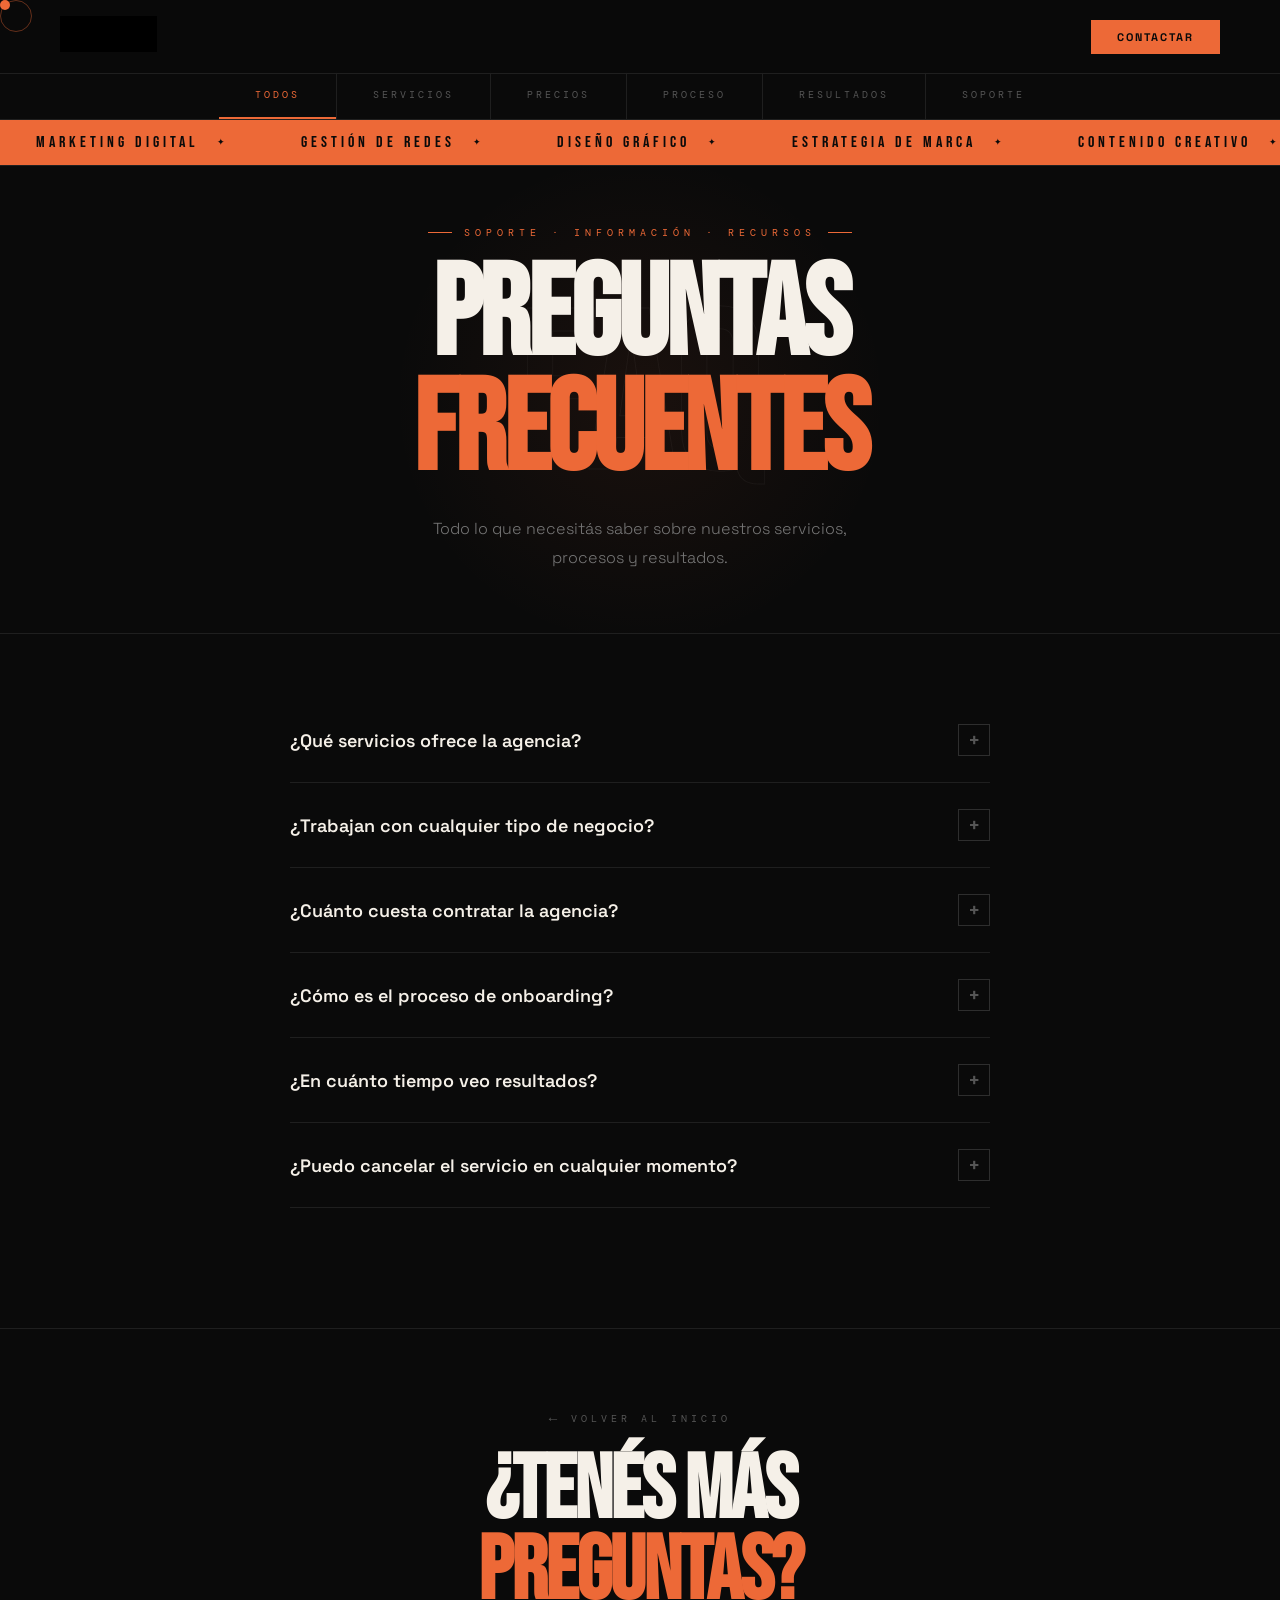
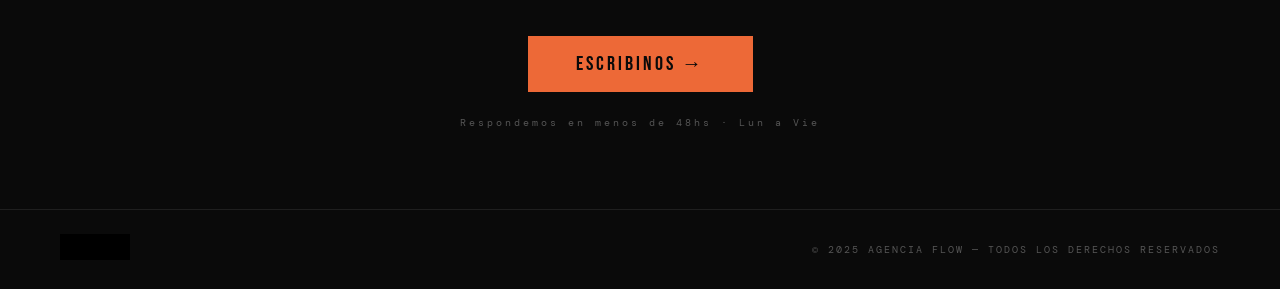
==== index.html @ 4703d888 "1_a" ====
<!DOCTYPE html>
<html lang="es">
<head>
<meta charset="UTF-8">
<meta name="viewport" content="width=device-width,initial-scale=1.0">
<title>FAQ — Agencia Flow</title>

<link href="https://fonts.googleapis.com/css2?family=Bebas+Neue&family=Space+Grotesk:wght@300;400;500;600;700&family=DM+Mono:ital@0;1&display=swap" rel="stylesheet">
<style>
:root {
  --black: #0a0a0a;
  --white: #f5f0e8;
  --accent: #ed6937;
  --accent-dark: #c44e1f;
  --border: #1f1f1f;
  --border2: #2e2e2e;
  --text-muted: #555;
}
*, *::before, *::after { box-sizing: border-box; margin: 0; padding: 0; }
html { scroll-behavior: smooth; }
body {
  background: var(--black);
  color: var(--white);
  font-family: 'Space Grotesk', sans-serif;
  overflow-x: hidden;
  cursor: none;
}
#cursor {
  width: 10px; height: 10px;
  background: var(--accent); border-radius: 50%;
  position: fixed; top: 0; left: 0;
  pointer-events: none; z-index: 9999;
  transition: transform 0.08s linear, width 0.3s, height 0.3s;
}
#cursorRing {
  width: 32px; height: 32px;
  border: 1.5px solid var(--accent); border-radius: 50%;
  position: fixed; top: 0; left: 0;
  pointer-events: none; z-index: 9998; opacity: 0.4;
  transition: transform 0.35s cubic-bezier(.25,.46,.45,.94);
}
body.chover #cursor { width: 16px; height: 16px; }
body.chover #cursorRing { width: 48px; height: 48px; opacity: 0.15; }

/* NAV */
nav {
  position: fixed; top: 0; left: 0; right: 0; z-index: 200;
  display: flex; justify-content: space-between; align-items: center;
  padding: 16px 60px;
  background: rgba(10,10,10,0.95);
  backdrop-filter: blur(16px);
  border-bottom: 1px solid var(--border);
}
.nav-logo img {
  height: 36px;
  filter: brightness(10) sepia(1) hue-rotate(340deg) saturate(5);
}
.nav-cta {
  font-family: 'Space Grotesk', sans-serif;
  font-size: 11px; font-weight: 700; letter-spacing: 2px;
  text-transform: uppercase; text-decoration: none;
  color: var(--black); background: var(--accent);
  padding: 10px 26px;
  transition: background 0.25s, transform 0.15s;
  display: inline-block;
}
.nav-cta:hover { background: var(--white); transform: translateY(-1px); }

/* CATEGORY NAV STRIP */
.cat-strip {
  margin-top: 70px;
  display: flex; overflow-x: auto; scrollbar-width: none;
  border-bottom: 1px solid var(--border);
  justify-content: center;
}
.cat-strip::-webkit-scrollbar { display: none; }
.cat-link {
  flex-shrink: 0; padding: 18px 36px;
  font-family: 'DM Mono', monospace; font-size: 10px;
  letter-spacing: 3px; text-transform: uppercase;
  color: var(--text-muted);
  text-decoration: none;
  border-right: 1px solid var(--border);
  transition: color 0.25s; position: relative;
}
.cat-link:last-child { border-right: none; }
.cat-link::after {
  content: ''; position: absolute; bottom: 0; left: 0; right: 0;
  height: 2px; background: var(--accent);
  transform: scaleX(0); transform-origin: center;
  transition: transform 0.3s cubic-bezier(.34,1.56,.64,1);
}
.cat-link:hover { color: var(--white); }
.cat-link:hover::after { transform: scaleX(1); }
.cat-link.active { color: var(--accent); }
.cat-link.active::after { transform: scaleX(1); }

/* MARQUEE */
.marquee-wrap {
  overflow: hidden; background: var(--accent);
  border-bottom: 1px solid var(--border);
}
.marquee-inner {
  display: flex; animation: marquee 22s linear infinite; white-space: nowrap;
}
.marquee-wrap:hover .marquee-inner { animation-play-state: paused; }
@keyframes marquee { from { transform: translateX(0); } to { transform: translateX(-50%); } }
.marquee-item {
  font-family: 'Bebas Neue', sans-serif; font-size: 16px;
  letter-spacing: 4px; color: var(--black);
  padding: 13px 36px; text-transform: uppercase;
  display: flex; align-items: center; gap: 18px;
}
.marquee-item::after { content: '✦'; font-size: 9px; }

/* PAGE HERO */
.page-hero {
  min-height: 52vh;
  display: flex; flex-direction: column;
  align-items: center; justify-content: center;
  text-align: center;
  padding: 60px 60px 60px;
  position: relative; overflow: hidden;
  border-bottom: 1px solid var(--border);
}
.page-hero-bg {
  position: absolute;
  font-family: 'Bebas Neue', sans-serif;
  font-size: clamp(120px, 18vw, 260px);
  color: transparent; -webkit-text-stroke: 1px #141414;
  top: 50%; left: 50%; transform: translate(-50%,-50%);
  white-space: nowrap; pointer-events: none; letter-spacing: -4px;
}
.page-hero-glow {
  position: absolute; width: 500px; height: 500px;
  background: radial-gradient(circle, rgba(237,105,55,0.07) 0%, transparent 70%);
  top: 50%; left: 50%; transform: translate(-50%,-50%);
  pointer-events: none;
}
.page-tag {
  font-family: 'DM Mono', monospace; font-size: 10px;
  letter-spacing: 5px; color: var(--accent); text-transform: uppercase;
  margin-bottom: 20px; display: flex; align-items: center; gap: 12px;
  animation: fadeUp 0.7s 0.2s ease both;
}
.page-tag::before, .page-tag::after {
  content: ''; display: block; width: 24px; height: 1px; background: var(--accent);
}
.page-title {
  font-family: 'Bebas Neue', sans-serif;
  font-size: clamp(64px, 10vw, 130px);
  line-height: 0.9; letter-spacing: -3px;
  position: relative; z-index: 2;
  animation: fadeUp 0.7s 0.35s ease both;
}
.page-title .orange { color: var(--accent); }
.page-desc {
  margin-top: 24px; font-size: 16px; color: #777;
  max-width: 440px; line-height: 1.85; font-weight: 300;
  position: relative; z-index: 2;
  animation: fadeUp 0.7s 0.5s ease both;
}
@keyframes fadeUp {
  from { opacity: 0; transform: translateY(20px); }
  to { opacity: 1; transform: translateY(0); }
}

/* FAQ LIST */
.faq-container {
  max-width: 820px; margin: 0 auto;
  padding: 64px 60px 120px;
}
.faq-item {
  border-bottom: 1px solid var(--border); overflow: hidden;
  opacity: 0; transform: translateY(16px);
  transition: opacity 0.5s ease, transform 0.5s ease, background 0.3s;
}
.faq-item.visible { opacity: 1; transform: translateY(0); }
.faq-item:hover { background: rgba(237,105,55,0.03); }
.faq-q {
  width: 100%; background: none; border: none;
  color: var(--white); text-align: left;
  padding: 26px 0; font-family: 'Space Grotesk', sans-serif;
  font-size: 18px; font-weight: 600; cursor: none;
  display: flex; justify-content: space-between; align-items: center; gap: 20px;
  transition: color 0.2s;
}
.faq-q:hover { color: var(--accent); }
.faq-icon {
  width: 32px; height: 32px; flex-shrink: 0;
  border: 1px solid var(--border2);
  display: flex; align-items: center; justify-content: center;
  font-size: 20px; color: var(--text-muted);
  transition: all 0.35s cubic-bezier(.34,1.56,.64,1);
}
.faq-item.open .faq-icon {
  background: var(--accent); color: var(--black);
  border-color: var(--accent); transform: rotate(45deg);
}
.faq-a { max-height: 0; overflow: hidden; transition: max-height 0.5s cubic-bezier(.25,.46,.45,.94); }
.faq-item.open .faq-a { max-height: 300px; }
.faq-a-inner {
  font-size: 15px; color: #888; line-height: 1.95;
  font-weight: 300; padding: 0 44px 26px 0;
}
.faq-a-inner strong { color: var(--accent); font-weight: 600; }

/* BACK + CTA footer */
.page-footer-cta {
  border-top: 1px solid var(--border);
  padding: 80px 60px;
  text-align: center;
  display: flex; flex-direction: column; align-items: center; gap: 24px;
}
.back-link {
  font-family: 'DM Mono', monospace; font-size: 10px;
  letter-spacing: 4px; text-transform: uppercase;
  color: var(--text-muted); text-decoration: none;
  display: flex; align-items: center; gap: 10px;
  transition: color 0.2s;
}
.back-link::before { content: '←'; font-size: 14px; }
.back-link:hover { color: var(--accent); }
.cta-title-sm {
  font-family: 'Bebas Neue', sans-serif;
  font-size: clamp(48px,7vw,90px); line-height: 0.9;
  letter-spacing: -2px;
}
.cta-title-sm em { font-style: normal; color: var(--accent); }
.cta-btn {
  display: inline-block; padding: 16px 48px;
  background: var(--accent); color: var(--black);
  font-family: 'Bebas Neue', sans-serif; font-size: 20px;
  letter-spacing: 3px; text-decoration: none;
  transition: background 0.25s, transform 0.15s;
}
.cta-btn:hover { background: var(--white); transform: translateY(-2px); }
.cta-meta {
  font-family: 'DM Mono', monospace; font-size: 10px;
  color: var(--text-muted); letter-spacing: 3px;
}

/* FOOTER */
footer {
  padding: 24px 60px; border-top: 1px solid var(--border);
  display: flex; justify-content: space-between; align-items: center;
}
.footer-logo img {
  height: 26px;
  filter: brightness(10) sepia(1) hue-rotate(340deg) saturate(3);
}
.footer-copy {
  font-family: 'DM Mono', monospace; font-size: 10px;
  color: var(--text-muted); letter-spacing: 2px;
}

@media (max-width: 768px) {
  nav { padding: 14px 20px; }
  .page-hero { padding: 40px 20px 40px; }
  .faq-container { padding: 40px 20px 80px; }
  .page-footer-cta { padding: 60px 20px; }
  footer { padding: 20px; flex-direction: column; gap: 10px; text-align: center; }
}
</style>

</head>
<body>

<div id="cursor"></div>
<div id="cursorRing"></div>
<nav>
  <a href="index.html" class="nav-logo"><img src="[data-uri]" alt="Logo"></a>
  <a href="mailto:hola@agenciaflow.com" class="nav-cta">Contactar</a>
</nav>
<div class="cat-strip"><a href="index.html" class="cat-link active">Todos</a>
<a href="servicios.html" class="cat-link">Servicios</a>
<a href="precios.html" class="cat-link">Precios</a>
<a href="procesos.html" class="cat-link">Proceso</a>
<a href="resultados.html" class="cat-link">Resultados</a>
<a href="soporte.html" class="cat-link">Soporte</a>
</div>

<div class="marquee-wrap"><div class="marquee-inner"><span class="marquee-item">Marketing Digital</span><span class="marquee-item">Gestión de Redes</span><span class="marquee-item">Diseño Gráfico</span><span class="marquee-item">Estrategia de Marca</span><span class="marquee-item">Contenido Creativo</span><span class="marquee-item">Tráfico Pago</span><span class="marquee-item">Marketing Digital</span><span class="marquee-item">Gestión de Redes</span><span class="marquee-item">Diseño Gráfico</span><span class="marquee-item">Estrategia de Marca</span><span class="marquee-item">Contenido Creativo</span><span class="marquee-item">Tráfico Pago</span></div></div>

<section class="page-hero">
  <div class="page-hero-bg">FAQ</div>
  <div class="page-hero-glow"></div>
  <div class="page-tag">Soporte · Información · Recursos</div>
  <h1 class="page-title">PREGUNTAS<br><span class="orange">FRECUENTES</span></h1>
  <p class="page-desc">Todo lo que necesitás saber sobre nuestros servicios, procesos y resultados.</p>
</section>

<div class="faq-container">
<div class="faq-item">
  <button class="faq-q">¿Qué servicios ofrece la agencia? <span class="faq-icon">+</span></button>
  <div class="faq-a"><div class="faq-a-inner">Ofrecemos <strong>marketing digital integral</strong>: gestión de redes sociales, diseño gráfico, estrategia de contenidos, tráfico pago (Meta Ads, Google Ads), identidad de marca y asesoramiento estratégico personalizado.</div></div>
</div>

<div class="faq-item">
  <button class="faq-q">¿Trabajan con cualquier tipo de negocio? <span class="faq-icon">+</span></button>
  <div class="faq-a"><div class="faq-a-inner">Sí. Trabajamos con <strong>emprendedores, pymes y empresas consolidadas</strong>. Adaptamos cada estrategia al tamaño, industria y objetivos específicos de cada cliente.</div></div>
</div>

<div class="faq-item">
  <button class="faq-q">¿Cuánto cuesta contratar la agencia? <span class="faq-icon">+</span></button>
  <div class="faq-a"><div class="faq-a-inner">Los precios dependen del servicio y el alcance. Tras una reunión inicial gratuita, <strong>elaboramos una propuesta personalizada</strong> con inversión detallada y sin sorpresas.</div></div>
</div>

<div class="faq-item">
  <button class="faq-q">¿Cómo es el proceso de onboarding? <span class="faq-icon">+</span></button>
  <div class="faq-a"><div class="faq-a-inner">Empezamos con una <strong>reunión de diagnóstico</strong> (30-45 min) donde entendemos tu negocio. Luego diseñamos una estrategia, la presentamos y arrancamos con la ejecución.</div></div>
</div>

<div class="faq-item">
  <button class="faq-q">¿En cuánto tiempo veo resultados? <span class="faq-icon">+</span></button>
  <div class="faq-a"><div class="faq-a-inner">Primeros resultados en visibilidad: <strong>30-60 días</strong>. Conversión y ventas: entre 3 y 6 meses de estrategia consistente.</div></div>
</div>

<div class="faq-item">
  <button class="faq-q">¿Puedo cancelar el servicio en cualquier momento? <span class="faq-icon">+</span></button>
  <div class="faq-a"><div class="faq-a-inner">Sí. Los planes mensuales pueden cancelarse con <strong>30 días de aviso previo</strong>. No tenemos contratos de permanencia forzosa.</div></div>
</div>
</div>

<div class="page-footer-cta">
  <a href="index.html" class="back-link">Volver al inicio</a>
  <h2 class="cta-title-sm">¿TENÉS MÁS<br><em>PREGUNTAS?</em></h2>
  <a href="mailto:hola@agenciaflow.com" class="cta-btn">ESCRIBINOS →</a>
  <p class="cta-meta">Respondemos en menos de 48hs · Lun a Vie</p>
</div>


<footer>
  <div class="footer-logo"><img src="[data-uri]" alt="Logo"></div>
  <div class="footer-copy">© 2025 AGENCIA FLOW — TODOS LOS DERECHOS RESERVADOS</div>
</footer>


<script>
const cursor = document.getElementById('cursor');
const ring = document.getElementById('cursorRing');
document.addEventListener('mousemove', e => {
  cursor.style.transform = `translate(${e.clientX-5}px,${e.clientY-5}px)`;
  ring.style.transform = `translate(${e.clientX-16}px,${e.clientY-16}px)`;
});
document.querySelectorAll('a,button').forEach(el => {
  el.addEventListener('mouseenter', () => document.body.classList.add('chover'));
  el.addEventListener('mouseleave', () => document.body.classList.remove('chover'));
});
// accordion
document.querySelectorAll('.faq-q').forEach(btn => {
  btn.addEventListener('click', () => {
    const item = btn.parentElement;
    const isOpen = item.classList.contains('open');
    document.querySelectorAll('.faq-item.open').forEach(i => i.classList.remove('open'));
    if (!isOpen) item.classList.add('open');
  });
});
// reveal
const obs = new IntersectionObserver(entries => {
  entries.forEach((e, i) => {
    if (e.isIntersecting) {
      e.target.style.transitionDelay = (i % 6 * 0.08) + 's';
      e.target.classList.add('visible');
      obs.unobserve(e.target);
    }
  });
}, { threshold: 0.08 });
document.querySelectorAll('.faq-item').forEach(el => obs.observe(el));
</script>

</body>
</html>
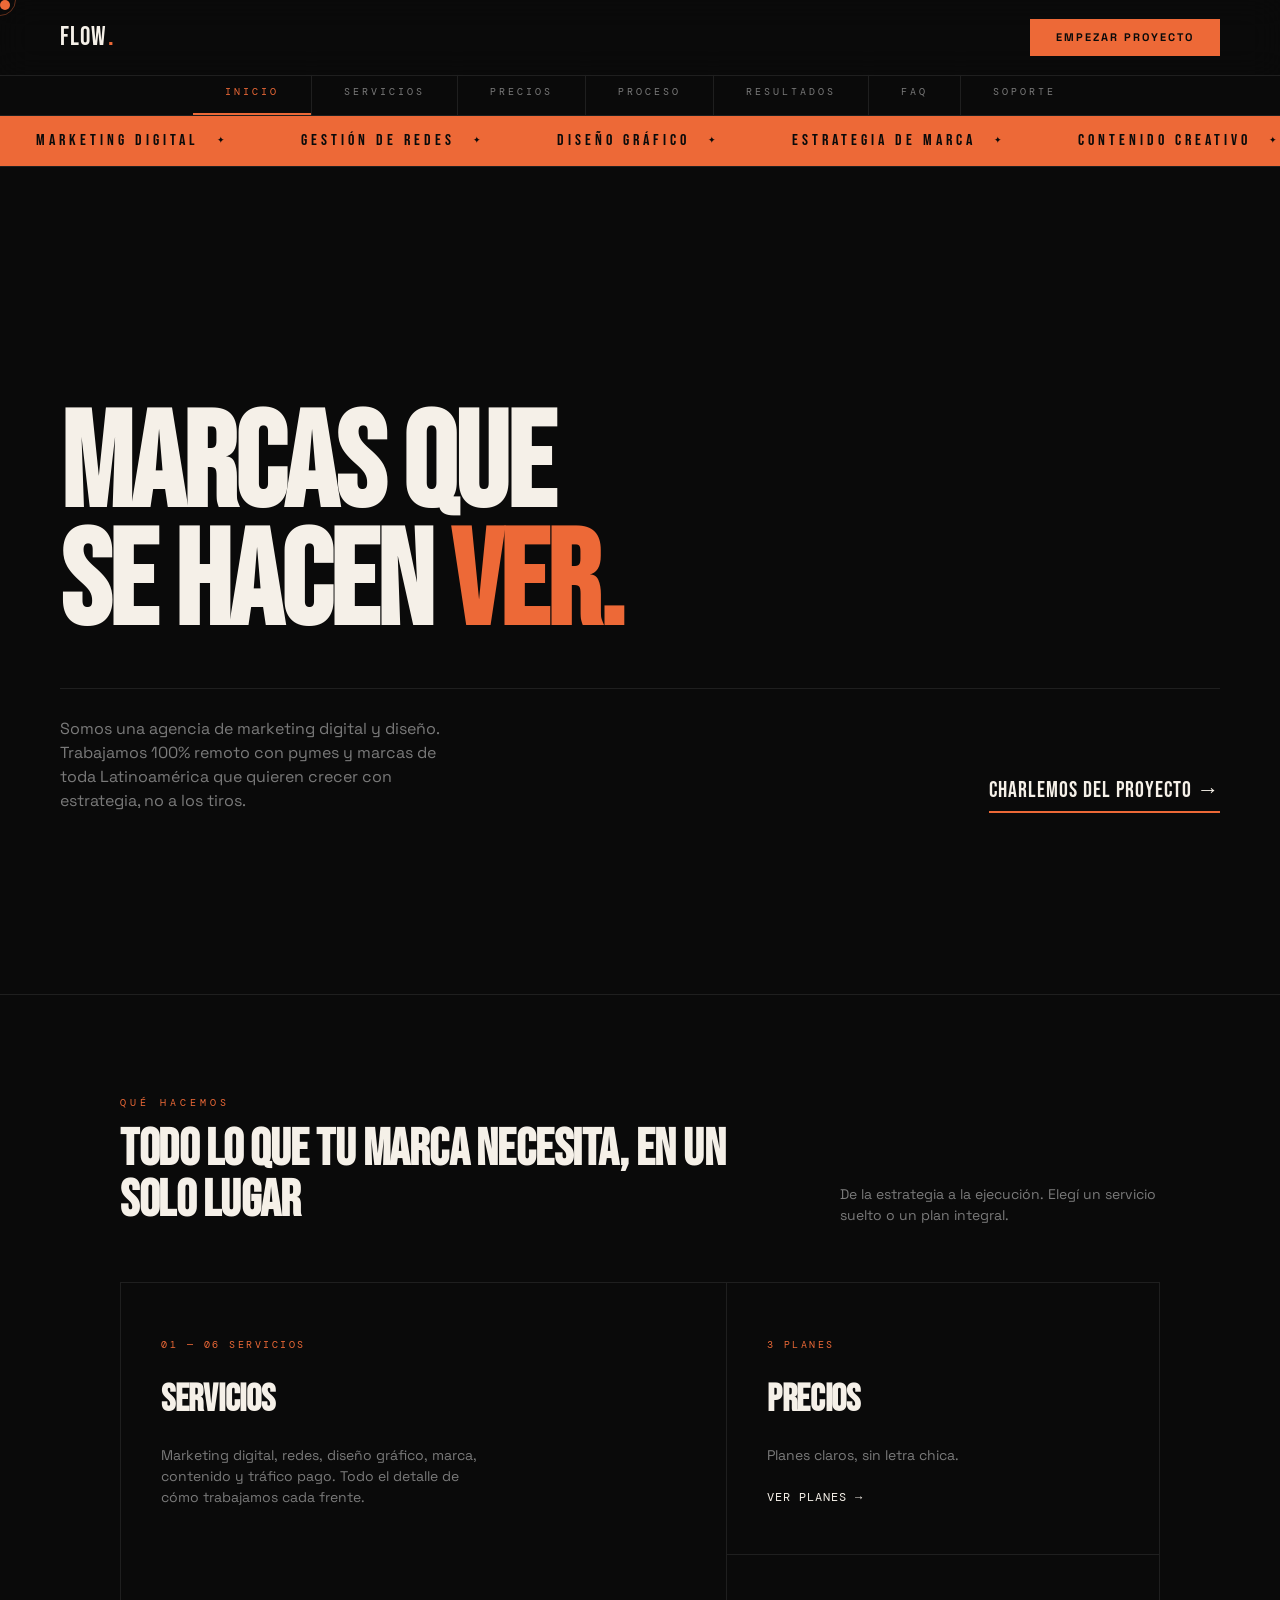
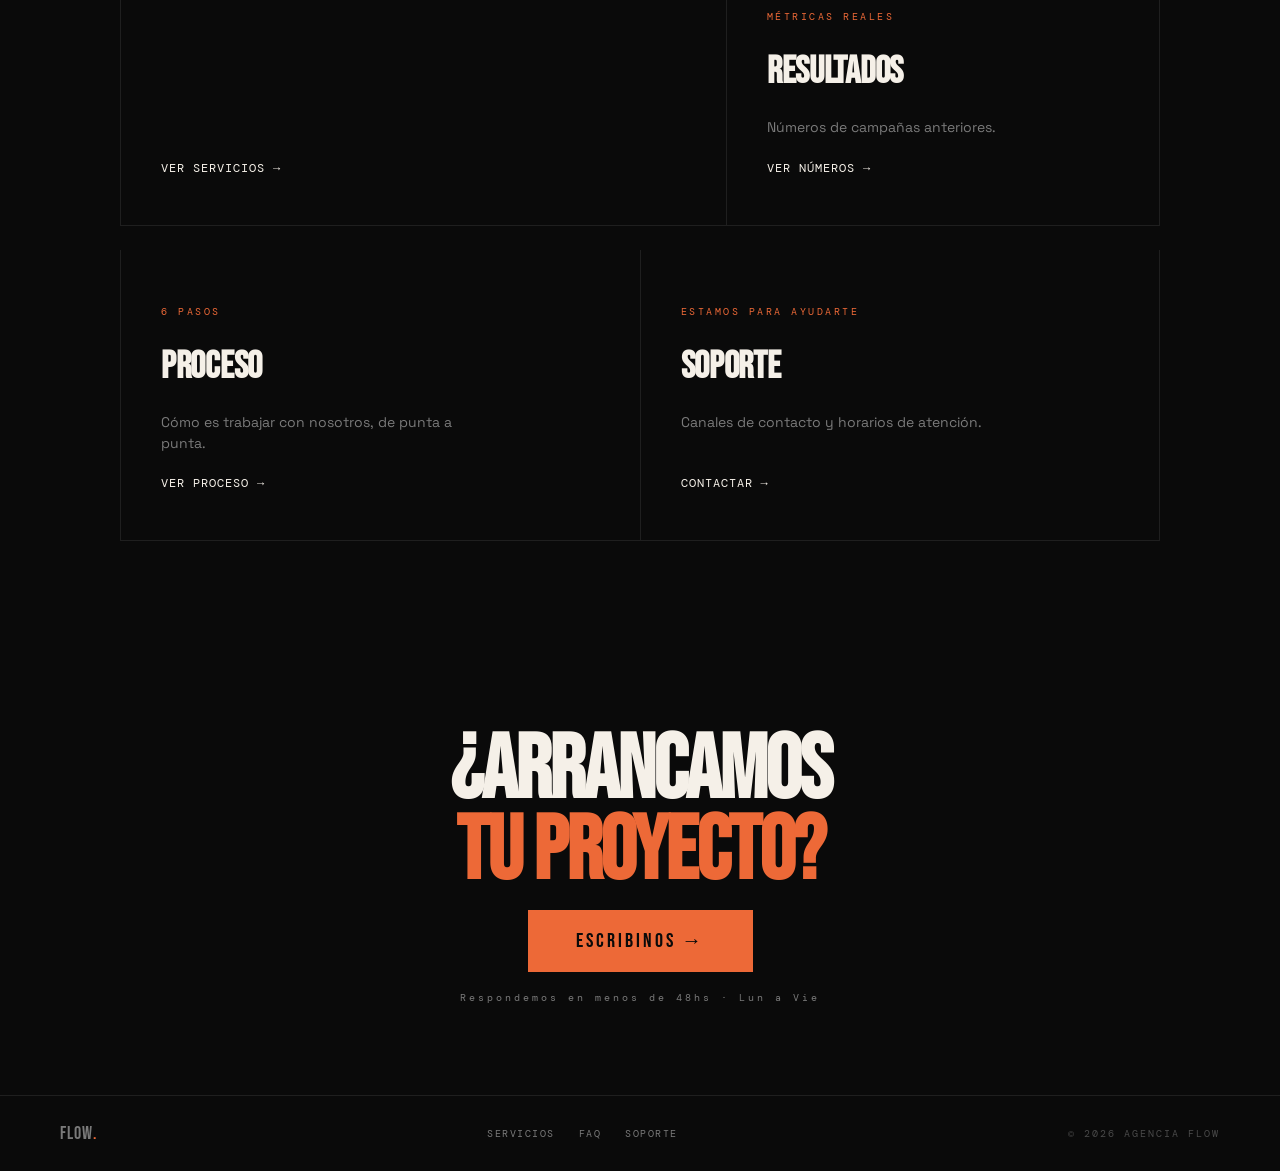
==== commit edf270d1: "33w3r3r" ====
--- a/index.html
+++ b/index.html
@@ -2,372 +2,120 @@
 <html lang="es">
 <head>
 <meta charset="UTF-8">
-<meta name="viewport" content="width=device-width,initial-scale=1.0">
-<title>FAQ — Agencia Flow</title>
-
-<link href="https://fonts.googleapis.com/css2?family=Bebas+Neue&family=Space+Grotesk:wght@300;400;500;600;700&family=DM+Mono:ital@0;1&display=swap" rel="stylesheet">
-<style>
-:root {
-  --black: #0a0a0a;
-  --white: #f5f0e8;
-  --accent: #ed6937;
-  --accent-dark: #c44e1f;
-  --border: #1f1f1f;
-  --border2: #2e2e2e;
-  --text-muted: #555;
-}
-*, *::before, *::after { box-sizing: border-box; margin: 0; padding: 0; }
-html { scroll-behavior: smooth; }
-body {
-  background: var(--black);
-  color: var(--white);
-  font-family: 'Space Grotesk', sans-serif;
-  overflow-x: hidden;
-  cursor: none;
-}
-#cursor {
-  width: 10px; height: 10px;
-  background: var(--accent); border-radius: 50%;
-  position: fixed; top: 0; left: 0;
-  pointer-events: none; z-index: 9999;
-  transition: transform 0.08s linear, width 0.3s, height 0.3s;
-}
-#cursorRing {
-  width: 32px; height: 32px;
-  border: 1.5px solid var(--accent); border-radius: 50%;
-  position: fixed; top: 0; left: 0;
-  pointer-events: none; z-index: 9998; opacity: 0.4;
-  transition: transform 0.35s cubic-bezier(.25,.46,.45,.94);
-}
-body.chover #cursor { width: 16px; height: 16px; }
-body.chover #cursorRing { width: 48px; height: 48px; opacity: 0.15; }
-
-/* NAV */
-nav {
-  position: fixed; top: 0; left: 0; right: 0; z-index: 200;
-  display: flex; justify-content: space-between; align-items: center;
-  padding: 16px 60px;
-  background: rgba(10,10,10,0.95);
-  backdrop-filter: blur(16px);
-  border-bottom: 1px solid var(--border);
-}
-.nav-logo img {
-  height: 36px;
-  filter: brightness(10) sepia(1) hue-rotate(340deg) saturate(5);
-}
-.nav-cta {
-  font-family: 'Space Grotesk', sans-serif;
-  font-size: 11px; font-weight: 700; letter-spacing: 2px;
-  text-transform: uppercase; text-decoration: none;
-  color: var(--black); background: var(--accent);
-  padding: 10px 26px;
-  transition: background 0.25s, transform 0.15s;
-  display: inline-block;
-}
-.nav-cta:hover { background: var(--white); transform: translateY(-1px); }
-
-/* CATEGORY NAV STRIP */
-.cat-strip {
-  margin-top: 70px;
-  display: flex; overflow-x: auto; scrollbar-width: none;
-  border-bottom: 1px solid var(--border);
-  justify-content: center;
-}
-.cat-strip::-webkit-scrollbar { display: none; }
-.cat-link {
-  flex-shrink: 0; padding: 18px 36px;
-  font-family: 'DM Mono', monospace; font-size: 10px;
-  letter-spacing: 3px; text-transform: uppercase;
-  color: var(--text-muted);
-  text-decoration: none;
-  border-right: 1px solid var(--border);
-  transition: color 0.25s; position: relative;
-}
-.cat-link:last-child { border-right: none; }
-.cat-link::after {
-  content: ''; position: absolute; bottom: 0; left: 0; right: 0;
-  height: 2px; background: var(--accent);
-  transform: scaleX(0); transform-origin: center;
-  transition: transform 0.3s cubic-bezier(.34,1.56,.64,1);
-}
-.cat-link:hover { color: var(--white); }
-.cat-link:hover::after { transform: scaleX(1); }
-.cat-link.active { color: var(--accent); }
-.cat-link.active::after { transform: scaleX(1); }
-
-/* MARQUEE */
-.marquee-wrap {
-  overflow: hidden; background: var(--accent);
-  border-bottom: 1px solid var(--border);
-}
-.marquee-inner {
-  display: flex; animation: marquee 22s linear infinite; white-space: nowrap;
-}
-.marquee-wrap:hover .marquee-inner { animation-play-state: paused; }
-@keyframes marquee { from { transform: translateX(0); } to { transform: translateX(-50%); } }
-.marquee-item {
-  font-family: 'Bebas Neue', sans-serif; font-size: 16px;
-  letter-spacing: 4px; color: var(--black);
-  padding: 13px 36px; text-transform: uppercase;
-  display: flex; align-items: center; gap: 18px;
-}
-.marquee-item::after { content: '✦'; font-size: 9px; }
-
-/* PAGE HERO */
-.page-hero {
-  min-height: 52vh;
-  display: flex; flex-direction: column;
-  align-items: center; justify-content: center;
-  text-align: center;
-  padding: 60px 60px 60px;
-  position: relative; overflow: hidden;
-  border-bottom: 1px solid var(--border);
-}
-.page-hero-bg {
-  position: absolute;
-  font-family: 'Bebas Neue', sans-serif;
-  font-size: clamp(120px, 18vw, 260px);
-  color: transparent; -webkit-text-stroke: 1px #141414;
-  top: 50%; left: 50%; transform: translate(-50%,-50%);
-  white-space: nowrap; pointer-events: none; letter-spacing: -4px;
-}
-.page-hero-glow {
-  position: absolute; width: 500px; height: 500px;
-  background: radial-gradient(circle, rgba(237,105,55,0.07) 0%, transparent 70%);
-  top: 50%; left: 50%; transform: translate(-50%,-50%);
-  pointer-events: none;
-}
-.page-tag {
-  font-family: 'DM Mono', monospace; font-size: 10px;
-  letter-spacing: 5px; color: var(--accent); text-transform: uppercase;
-  margin-bottom: 20px; display: flex; align-items: center; gap: 12px;
-  animation: fadeUp 0.7s 0.2s ease both;
-}
-.page-tag::before, .page-tag::after {
-  content: ''; display: block; width: 24px; height: 1px; background: var(--accent);
-}
-.page-title {
-  font-family: 'Bebas Neue', sans-serif;
-  font-size: clamp(64px, 10vw, 130px);
-  line-height: 0.9; letter-spacing: -3px;
-  position: relative; z-index: 2;
-  animation: fadeUp 0.7s 0.35s ease both;
-}
-.page-title .orange { color: var(--accent); }
-.page-desc {
-  margin-top: 24px; font-size: 16px; color: #777;
-  max-width: 440px; line-height: 1.85; font-weight: 300;
-  position: relative; z-index: 2;
-  animation: fadeUp 0.7s 0.5s ease both;
-}
-@keyframes fadeUp {
-  from { opacity: 0; transform: translateY(20px); }
-  to { opacity: 1; transform: translateY(0); }
-}
-
-/* FAQ LIST */
-.faq-container {
-  max-width: 820px; margin: 0 auto;
-  padding: 64px 60px 120px;
-}
-.faq-item {
-  border-bottom: 1px solid var(--border); overflow: hidden;
-  opacity: 0; transform: translateY(16px);
-  transition: opacity 0.5s ease, transform 0.5s ease, background 0.3s;
-}
-.faq-item.visible { opacity: 1; transform: translateY(0); }
-.faq-item:hover { background: rgba(237,105,55,0.03); }
-.faq-q {
-  width: 100%; background: none; border: none;
-  color: var(--white); text-align: left;
-  padding: 26px 0; font-family: 'Space Grotesk', sans-serif;
-  font-size: 18px; font-weight: 600; cursor: none;
-  display: flex; justify-content: space-between; align-items: center; gap: 20px;
-  transition: color 0.2s;
-}
-.faq-q:hover { color: var(--accent); }
-.faq-icon {
-  width: 32px; height: 32px; flex-shrink: 0;
-  border: 1px solid var(--border2);
-  display: flex; align-items: center; justify-content: center;
-  font-size: 20px; color: var(--text-muted);
-  transition: all 0.35s cubic-bezier(.34,1.56,.64,1);
-}
-.faq-item.open .faq-icon {
-  background: var(--accent); color: var(--black);
-  border-color: var(--accent); transform: rotate(45deg);
-}
-.faq-a { max-height: 0; overflow: hidden; transition: max-height 0.5s cubic-bezier(.25,.46,.45,.94); }
-.faq-item.open .faq-a { max-height: 300px; }
-.faq-a-inner {
-  font-size: 15px; color: #888; line-height: 1.95;
-  font-weight: 300; padding: 0 44px 26px 0;
-}
-.faq-a-inner strong { color: var(--accent); font-weight: 600; }
-
-/* BACK + CTA footer */
-.page-footer-cta {
-  border-top: 1px solid var(--border);
-  padding: 80px 60px;
-  text-align: center;
-  display: flex; flex-direction: column; align-items: center; gap: 24px;
-}
-.back-link {
-  font-family: 'DM Mono', monospace; font-size: 10px;
-  letter-spacing: 4px; text-transform: uppercase;
-  color: var(--text-muted); text-decoration: none;
-  display: flex; align-items: center; gap: 10px;
-  transition: color 0.2s;
-}
-.back-link::before { content: '←'; font-size: 14px; }
-.back-link:hover { color: var(--accent); }
-.cta-title-sm {
-  font-family: 'Bebas Neue', sans-serif;
-  font-size: clamp(48px,7vw,90px); line-height: 0.9;
-  letter-spacing: -2px;
-}
-.cta-title-sm em { font-style: normal; color: var(--accent); }
-.cta-btn {
-  display: inline-block; padding: 16px 48px;
-  background: var(--accent); color: var(--black);
-  font-family: 'Bebas Neue', sans-serif; font-size: 20px;
-  letter-spacing: 3px; text-decoration: none;
-  transition: background 0.25s, transform 0.15s;
-}
-.cta-btn:hover { background: var(--white); transform: translateY(-2px); }
-.cta-meta {
-  font-family: 'DM Mono', monospace; font-size: 10px;
-  color: var(--text-muted); letter-spacing: 3px;
-}
-
-/* FOOTER */
-footer {
-  padding: 24px 60px; border-top: 1px solid var(--border);
-  display: flex; justify-content: space-between; align-items: center;
-}
-.footer-logo img {
-  height: 26px;
-  filter: brightness(10) sepia(1) hue-rotate(340deg) saturate(3);
-}
-.footer-copy {
-  font-family: 'DM Mono', monospace; font-size: 10px;
-  color: var(--text-muted); letter-spacing: 2px;
-}
-
-@media (max-width: 768px) {
-  nav { padding: 14px 20px; }
-  .page-hero { padding: 40px 20px 40px; }
-  .faq-container { padding: 40px 20px 80px; }
-  .page-footer-cta { padding: 60px 20px; }
-  footer { padding: 20px; flex-direction: column; gap: 10px; text-align: center; }
-}
-</style>
-
+<meta name="viewport" content="width=device-width, initial-scale=1.0">
+<title>Agencia Flow — Marketing digital sin vueltas</title>
+<meta name="description" content="Agencia de marketing digital y diseño de marca. Estrategia, contenido y resultados medibles para pymes y marcas en crecimiento.">
+<link rel="icon" href="data:image/svg+xml,<svg xmlns=%22http://www.w3.org/2000/svg%22 viewBox=%220 0 100 100%22><rect width=%22100%22 height=%22100%22 fill=%22%230a0a0a%22/><text x=%2250%25%22 y=%2262%25%22 font-size=%2260%22 fill=%22%23ed6937%22 text-anchor=%22middle%22 font-family=%22Arial%22>F</text></svg>">
+<link rel="preconnect" href="https://fonts.googleapis.com">
+<link rel="preconnect" href="https://fonts.gstatic.com" crossorigin>
+<link href="https://fonts.googleapis.com/css2?family=Bebas+Neue&family=DM+Mono:wght@400;500&family=Space+Grotesk:wght@400;500;600;700&display=swap" rel="stylesheet">
+<link rel="stylesheet" href="assets/style.css">
 </head>
 <body>
 
 <div id="cursor"></div>
 <div id="cursorRing"></div>
+
 <nav>
-  <a href="index.html" class="nav-logo"><img src="[data-uri]" alt="Logo"></a>
-  <a href="mailto:hola@agenciaflow.com" class="nav-cta">Contactar</a>
+  <a href="index.html" class="nav-logo">FLOW<span class="dot">.</span></a>
+  <a href="mailto:hola@agenciaflow.com" class="nav-cta">Empezar proyecto</a>
 </nav>
-<div class="cat-strip"><a href="index.html" class="cat-link active">Todos</a>
-<a href="servicios.html" class="cat-link">Servicios</a>
-<a href="precios.html" class="cat-link">Precios</a>
-<a href="procesos.html" class="cat-link">Proceso</a>
-<a href="resultados.html" class="cat-link">Resultados</a>
-<a href="soporte.html" class="cat-link">Soporte</a>
+
+<div class="cat-strip">
+  <a href="index.html" class="cat-link active">Inicio</a>
+  <a href="servicios.html" class="cat-link">Servicios</a>
+  <a href="precios.html" class="cat-link">Precios</a>
+  <a href="procesos.html" class="cat-link">Proceso</a>
+  <a href="resultados.html" class="cat-link">Resultados</a>
+  <a href="faq.html" class="cat-link">FAQ</a>
+  <a href="soporte.html" class="cat-link">Soporte</a>
 </div>
 
-<div class="marquee-wrap"><div class="marquee-inner"><span class="marquee-item">Marketing Digital</span><span class="marquee-item">Gestión de Redes</span><span class="marquee-item">Diseño Gráfico</span><span class="marquee-item">Estrategia de Marca</span><span class="marquee-item">Contenido Creativo</span><span class="marquee-item">Tráfico Pago</span><span class="marquee-item">Marketing Digital</span><span class="marquee-item">Gestión de Redes</span><span class="marquee-item">Diseño Gráfico</span><span class="marquee-item">Estrategia de Marca</span><span class="marquee-item">Contenido Creativo</span><span class="marquee-item">Tráfico Pago</span></div></div>
+<div class="marquee-wrap"><div class="marquee-inner">
+  <span class="marquee-item">Marketing Digital</span><span class="marquee-item">Gestión de Redes</span><span class="marquee-item">Diseño Gráfico</span><span class="marquee-item">Estrategia de Marca</span><span class="marquee-item">Contenido Creativo</span><span class="marquee-item">Tráfico Pago</span>
+  <span class="marquee-item">Marketing Digital</span><span class="marquee-item">Gestión de Redes</span><span class="marquee-item">Diseño Gráfico</span><span class="marquee-item">Estrategia de Marca</span><span class="marquee-item">Contenido Creativo</span><span class="marquee-item">Tráfico Pago</span>
+</div></div>
 
-<section class="page-hero">
-  <div class="page-hero-bg">FAQ</div>
-  <div class="page-hero-glow"></div>
-  <div class="page-tag">Soporte · Información · Recursos</div>
-  <h1 class="page-title">PREGUNTAS<br><span class="orange">FRECUENTES</span></h1>
-  <p class="page-desc">Todo lo que necesitás saber sobre nuestros servicios, procesos y resultados.</p>
+<section class="home-hero">
+  <h1 class="home-hero-title">MARCAS QUE<br>SE HACEN <span class="line2">VER.</span></h1>
+  <div class="home-hero-sub">
+    <p class="home-hero-desc">Somos una agencia de marketing digital y diseño. Trabajamos 100% remoto con pymes y marcas de toda Latinoamérica que quieren crecer con estrategia, no a los tiros.</p>
+    <a href="mailto:hola@agenciaflow.com" class="home-hero-cta">Charlemos del proyecto →</a>
+  </div>
 </section>
 
-<div class="faq-container">
-<div class="faq-item">
-  <button class="faq-q">¿Qué servicios ofrece la agencia? <span class="faq-icon">+</span></button>
-  <div class="faq-a"><div class="faq-a-inner">Ofrecemos <strong>marketing digital integral</strong>: gestión de redes sociales, diseño gráfico, estrategia de contenidos, tráfico pago (Meta Ads, Google Ads), identidad de marca y asesoramiento estratégico personalizado.</div></div>
-</div>
+<section class="section">
+  <div class="section-head reveal">
+    <div>
+      <span class="section-eyebrow">Qué hacemos</span>
+      <h2 class="section-title">Todo lo que tu marca necesita, en un solo lugar</h2>
+    </div>
+    <p class="section-note">De la estrategia a la ejecución. Elegí un servicio suelto o un plan integral.</p>
+  </div>
 
-<div class="faq-item">
-  <button class="faq-q">¿Trabajan con cualquier tipo de negocio? <span class="faq-icon">+</span></button>
-  <div class="faq-a"><div class="faq-a-inner">Sí. Trabajamos con <strong>emprendedores, pymes y empresas consolidadas</strong>. Adaptamos cada estrategia al tamaño, industria y objetivos específicos de cada cliente.</div></div>
-</div>
+  <div class="preview-grid reveal">
+    <a href="servicios.html" class="preview-card wide">
+      <div>
+        <span class="preview-eyebrow">01 — 06 Servicios</span>
+        <h3 class="preview-title">Servicios</h3>
+        <p class="preview-desc">Marketing digital, redes, diseño gráfico, marca, contenido y tráfico pago. Todo el detalle de cómo trabajamos cada frente.</p>
+      </div>
+      <span class="preview-arrow">VER SERVICIOS →</span>
+    </a>
+    <a href="precios.html" class="preview-card">
+      <div>
+        <span class="preview-eyebrow">3 planes</span>
+        <h3 class="preview-title">Precios</h3>
+        <p class="preview-desc">Planes claros, sin letra chica.</p>
+      </div>
+      <span class="preview-arrow">VER PLANES →</span>
+    </a>
+    <a href="resultados.html" class="preview-card">
+      <div>
+        <span class="preview-eyebrow">Métricas reales</span>
+        <h3 class="preview-title">Resultados</h3>
+        <p class="preview-desc">Números de campañas anteriores.</p>
+      </div>
+      <span class="preview-arrow">VER NÚMEROS →</span>
+    </a>
+  </div>
 
-<div class="faq-item">
-  <button class="faq-q">¿Cuánto cuesta contratar la agencia? <span class="faq-icon">+</span></button>
-  <div class="faq-a"><div class="faq-a-inner">Los precios dependen del servicio y el alcance. Tras una reunión inicial gratuita, <strong>elaboramos una propuesta personalizada</strong> con inversión detallada y sin sorpresas.</div></div>
-</div>
+  <div class="small-grid reveal">
+    <a href="procesos.html" class="preview-card">
+      <div>
+        <span class="preview-eyebrow">6 pasos</span>
+        <h3 class="preview-title">Proceso</h3>
+        <p class="preview-desc">Cómo es trabajar con nosotros, de punta a punta.</p>
+      </div>
+      <span class="preview-arrow">VER PROCESO →</span>
+    </a>
+    <a href="soporte.html" class="preview-card">
+      <div>
+        <span class="preview-eyebrow">Estamos para ayudarte</span>
+        <h3 class="preview-title">Soporte</h3>
+        <p class="preview-desc">Canales de contacto y horarios de atención.</p>
+      </div>
+      <span class="preview-arrow">CONTACTAR →</span>
+    </a>
+  </div>
+</section>
 
-<div class="faq-item">
-  <button class="faq-q">¿Cómo es el proceso de onboarding? <span class="faq-icon">+</span></button>
-  <div class="faq-a"><div class="faq-a-inner">Empezamos con una <strong>reunión de diagnóstico</strong> (30-45 min) donde entendemos tu negocio. Luego diseñamos una estrategia, la presentamos y arrancamos con la ejecución.</div></div>
-</div>
-
-<div class="faq-item">
-  <button class="faq-q">¿En cuánto tiempo veo resultados? <span class="faq-icon">+</span></button>
-  <div class="faq-a"><div class="faq-a-inner">Primeros resultados en visibilidad: <strong>30-60 días</strong>. Conversión y ventas: entre 3 y 6 meses de estrategia consistente.</div></div>
-</div>
-
-<div class="faq-item">
-  <button class="faq-q">¿Puedo cancelar el servicio en cualquier momento? <span class="faq-icon">+</span></button>
-  <div class="faq-a"><div class="faq-a-inner">Sí. Los planes mensuales pueden cancelarse con <strong>30 días de aviso previo</strong>. No tenemos contratos de permanencia forzosa.</div></div>
-</div>
-</div>
-
-<div class="page-footer-cta">
-  <a href="index.html" class="back-link">Volver al inicio</a>
-  <h2 class="cta-title-sm">¿TENÉS MÁS<br><em>PREGUNTAS?</em></h2>
+<div class="page-footer-cta reveal">
+  <h2 class="cta-title-sm">¿ARRANCAMOS<br><em>TU PROYECTO?</em></h2>
   <a href="mailto:hola@agenciaflow.com" class="cta-btn">ESCRIBINOS →</a>
   <p class="cta-meta">Respondemos en menos de 48hs · Lun a Vie</p>
 </div>
 
-
 <footer>
-  <div class="footer-logo"><img src="[data-uri]" alt="Logo"></div>
-  <div class="footer-copy">© 2025 AGENCIA FLOW — TODOS LOS DERECHOS RESERVADOS</div>
+  <div class="footer-logo">FLOW<span class="dot">.</span></div>
+  <div class="footer-links">
+    <a href="servicios.html">Servicios</a>
+    <a href="faq.html">FAQ</a>
+    <a href="soporte.html">Soporte</a>
+  </div>
+  <div class="footer-copy">© 2026 AGENCIA FLOW</div>
 </footer>
 
-
-<script>
-const cursor = document.getElementById('cursor');
-const ring = document.getElementById('cursorRing');
-document.addEventListener('mousemove', e => {
-  cursor.style.transform = `translate(${e.clientX-5}px,${e.clientY-5}px)`;
-  ring.style.transform = `translate(${e.clientX-16}px,${e.clientY-16}px)`;
-});
-document.querySelectorAll('a,button').forEach(el => {
-  el.addEventListener('mouseenter', () => document.body.classList.add('chover'));
-  el.addEventListener('mouseleave', () => document.body.classList.remove('chover'));
-});
-// accordion
-document.querySelectorAll('.faq-q').forEach(btn => {
-  btn.addEventListener('click', () => {
-    const item = btn.parentElement;
-    const isOpen = item.classList.contains('open');
-    document.querySelectorAll('.faq-item.open').forEach(i => i.classList.remove('open'));
-    if (!isOpen) item.classList.add('open');
-  });
-});
-// reveal
-const obs = new IntersectionObserver(entries => {
-  entries.forEach((e, i) => {
-    if (e.isIntersecting) {
-      e.target.style.transitionDelay = (i % 6 * 0.08) + 's';
-      e.target.classList.add('visible');
-      obs.unobserve(e.target);
-    }
-  });
-}, { threshold: 0.08 });
-document.querySelectorAll('.faq-item').forEach(el => obs.observe(el));
-</script>
-
+<script src="assets/main.js"></script>
 </body>
-</html>+</html>
--- a/assets/style.css
+++ b/assets/style.css
@@ -0,0 +1,624 @@
+/* ============================================
+   AGENCIA FLOW — Design System
+   ============================================ */
+
+:root {
+  --black: #0a0a0a;
+  --black-soft: #111111;
+  --white: #f5f0e8;
+  --accent: #ed6937;
+  --accent-dark: #c44e1f;
+  --accent-dim: rgba(237, 105, 55, 0.12);
+  --border: #1f1f1f;
+  --border2: #2a2a2a;
+  --text-muted: #7a7a7a;
+  --text-dim: #4a4a4a;
+
+  --font-display: 'Bebas Neue', sans-serif;
+  --font-body: 'Space Grotesk', sans-serif;
+  --font-mono: 'DM Mono', monospace;
+}
+
+*, *::before, *::after { box-sizing: border-box; margin: 0; padding: 0; }
+html { scroll-behavior: smooth; }
+
+body {
+  background: var(--black);
+  color: var(--white);
+  font-family: var(--font-body);
+  overflow-x: hidden;
+  line-height: 1.5;
+}
+
+@media (hover: hover) and (pointer: fine) {
+  body { cursor: none; }
+  a, button { cursor: none; }
+}
+
+img { max-width: 100%; display: block; }
+
+a { color: inherit; }
+
+::selection { background: var(--accent); color: var(--black); }
+
+:focus-visible {
+  outline: 2px solid var(--accent);
+  outline-offset: 3px;
+}
+
+@media (prefers-reduced-motion: reduce) {
+  *, *::before, *::after {
+    animation-duration: 0.001ms !important;
+    animation-iteration-count: 1 !important;
+    transition-duration: 0.001ms !important;
+    scroll-behavior: auto !important;
+  }
+}
+
+/* ============================================
+   CURSOR
+   ============================================ */
+#cursor {
+  width: 10px; height: 10px;
+  background: var(--accent); border-radius: 50%;
+  position: fixed; top: 0; left: 0;
+  pointer-events: none; z-index: 9999;
+  transition: transform 0.08s linear, width 0.3s, height 0.3s;
+}
+#cursorRing {
+  width: 32px; height: 32px;
+  border: 1.5px solid var(--accent); border-radius: 50%;
+  position: fixed; top: 0; left: 0;
+  pointer-events: none; z-index: 9998; opacity: 0.4;
+  transition: transform 0.35s cubic-bezier(.25,.46,.45,.94);
+}
+body.chover #cursor { width: 16px; height: 16px; }
+body.chover #cursorRing { width: 48px; height: 48px; opacity: 0.15; }
+
+/* ============================================
+   NAV
+   ============================================ */
+nav {
+  position: fixed; top: 0; left: 0; right: 0; z-index: 200;
+  display: flex; justify-content: space-between; align-items: center;
+  padding: 18px 60px;
+  background: rgba(10,10,10,0.9);
+  backdrop-filter: blur(16px);
+  border-bottom: 1px solid var(--border);
+}
+.nav-logo {
+  font-family: var(--font-display);
+  font-size: 26px;
+  letter-spacing: 1px;
+  text-decoration: none;
+  color: var(--white);
+  display: flex;
+  align-items: baseline;
+  gap: 2px;
+}
+.nav-logo .dot { color: var(--accent); font-size: 30px; line-height: 0; }
+.nav-cta {
+  font-family: var(--font-body);
+  font-size: 11px; font-weight: 700; letter-spacing: 2px;
+  text-transform: uppercase; text-decoration: none;
+  color: var(--black); background: var(--accent);
+  padding: 10px 26px;
+  transition: background 0.25s, transform 0.15s;
+  display: inline-block;
+}
+.nav-cta:hover { background: var(--white); transform: translateY(-1px); }
+
+/* CATEGORY NAV STRIP */
+.cat-strip {
+  margin-top: 68px;
+  display: flex; overflow-x: auto; scrollbar-width: none;
+  border-bottom: 1px solid var(--border);
+  justify-content: center;
+}
+.cat-strip::-webkit-scrollbar { display: none; }
+.cat-link {
+  flex-shrink: 0; padding: 16px 32px;
+  font-family: var(--font-mono); font-size: 10px;
+  letter-spacing: 3px; text-transform: uppercase;
+  color: var(--text-muted);
+  text-decoration: none;
+  border-right: 1px solid var(--border);
+  transition: color 0.25s; position: relative;
+}
+.cat-link:last-child { border-right: none; }
+.cat-link::after {
+  content: ''; position: absolute; bottom: 0; left: 0; right: 0;
+  height: 2px; background: var(--accent);
+  transform: scaleX(0); transform-origin: center;
+  transition: transform 0.3s cubic-bezier(.34,1.56,.64,1);
+}
+.cat-link:hover { color: var(--white); }
+.cat-link:hover::after { transform: scaleX(1); }
+.cat-link.active { color: var(--accent); }
+.cat-link.active::after { transform: scaleX(1); }
+
+/* ============================================
+   MARQUEE
+   ============================================ */
+.marquee-wrap {
+  overflow: hidden; background: var(--accent);
+  border-bottom: 1px solid var(--border);
+}
+.marquee-inner {
+  display: flex; animation: marquee 26s linear infinite; white-space: nowrap;
+  width: max-content;
+}
+.marquee-wrap:hover .marquee-inner { animation-play-state: paused; }
+@keyframes marquee { from { transform: translateX(0); } to { transform: translateX(-50%); } }
+.marquee-item {
+  font-family: var(--font-display); font-size: 16px;
+  letter-spacing: 4px; color: var(--black);
+  padding: 13px 36px; text-transform: uppercase;
+  display: flex; align-items: center; gap: 18px;
+}
+.marquee-item::after { content: '✦'; font-size: 9px; }
+
+/* ============================================
+   PAGE HERO
+   ============================================ */
+.page-hero {
+  min-height: 46vh;
+  display: flex; flex-direction: column;
+  align-items: center; justify-content: center;
+  text-align: center;
+  padding: 60px 60px 56px;
+  position: relative; overflow: hidden;
+  border-bottom: 1px solid var(--border);
+}
+.page-hero-bg {
+  position: absolute;
+  font-family: var(--font-display);
+  font-size: clamp(120px, 18vw, 260px);
+  color: transparent; -webkit-text-stroke: 1px #141414;
+  top: 50%; left: 50%; transform: translate(-50%,-50%);
+  white-space: nowrap; pointer-events: none; letter-spacing: -4px;
+}
+.page-hero-glow {
+  position: absolute; width: 500px; height: 500px;
+  background: radial-gradient(circle, rgba(237,105,55,0.08) 0%, transparent 70%);
+  top: 50%; left: 50%; transform: translate(-50%,-50%);
+  pointer-events: none;
+}
+.page-tag {
+  font-family: var(--font-mono); font-size: 10px;
+  letter-spacing: 5px; color: var(--accent); text-transform: uppercase;
+  margin-bottom: 20px; display: flex; align-items: center; gap: 12px;
+  animation: fadeUp 0.7s 0.2s ease both;
+}
+.page-tag::before, .page-tag::after {
+  content: ''; display: block; width: 24px; height: 1px; background: var(--accent);
+}
+.page-title {
+  font-family: var(--font-display);
+  font-size: clamp(52px, 9vw, 108px);
+  line-height: 0.92; letter-spacing: -1px;
+  text-transform: uppercase;
+  animation: fadeUp 0.7s 0.32s ease both;
+  position: relative;
+}
+.page-title .orange { color: var(--accent); }
+.page-desc {
+  font-size: 15px; color: var(--text-muted);
+  max-width: 480px; margin-top: 20px;
+  animation: fadeUp 0.7s 0.44s ease both;
+}
+@keyframes fadeUp {
+  from { opacity: 0; transform: translateY(16px); }
+  to { opacity: 1; transform: translateY(0); }
+}
+
+.reveal { opacity: 0; transform: translateY(24px); transition: opacity 0.6s ease, transform 0.6s ease; }
+.reveal.visible { opacity: 1; transform: translateY(0); }
+
+/* section shell used across pages */
+.section {
+  padding: 100px 60px;
+  max-width: 1160px;
+  margin: 0 auto;
+}
+.section-head {
+  display: flex; justify-content: space-between; align-items: flex-end;
+  gap: 40px; margin-bottom: 56px; flex-wrap: wrap;
+}
+.section-eyebrow {
+  font-family: var(--font-mono); font-size: 10px; letter-spacing: 4px;
+  color: var(--accent); text-transform: uppercase; margin-bottom: 14px;
+  display: block;
+}
+.section-title {
+  font-family: var(--font-display);
+  font-size: clamp(32px, 4vw, 52px);
+  line-height: 1; letter-spacing: -0.5px; text-transform: uppercase;
+  max-width: 620px;
+}
+.section-note {
+  font-size: 14px; color: var(--text-muted); max-width: 320px;
+}
+
+/* ============================================
+   FAQ (accordion) — used on faq.html
+   ============================================ */
+.faq-container { max-width: 780px; margin: 0 auto; padding: 90px 60px 60px; }
+.faq-item {
+  border-bottom: 1px solid var(--border);
+}
+.faq-q {
+  width: 100%; text-align: left; background: none; border: none;
+  color: var(--white); font-family: var(--font-body); font-size: 18px; font-weight: 500;
+  padding: 26px 0; display: flex; justify-content: space-between; align-items: center;
+  gap: 20px;
+}
+.faq-icon {
+  font-family: var(--font-mono); color: var(--accent); font-size: 18px;
+  flex-shrink: 0; transition: transform 0.3s ease;
+}
+.faq-item.open .faq-icon { transform: rotate(45deg); }
+.faq-a { max-height: 0; overflow: hidden; transition: max-height 0.35s ease; }
+.faq-item.open .faq-a { max-height: 300px; }
+.faq-a-inner { padding-bottom: 26px; color: var(--text-muted); font-size: 15px; line-height: 1.7; max-width: 620px; }
+.faq-a-inner strong { color: var(--white); font-weight: 600; }
+
+/* ============================================
+   SERVICIOS — editorial numbered rows
+   ============================================ */
+.service-row {
+  display: grid;
+  grid-template-columns: 90px 1fr 280px;
+  gap: 32px;
+  padding: 44px 0;
+  border-top: 1px solid var(--border);
+  align-items: start;
+}
+.service-row:last-child { border-bottom: 1px solid var(--border); }
+.service-num {
+  font-family: var(--font-mono); font-size: 13px; color: var(--accent);
+  padding-top: 6px;
+}
+.service-name {
+  font-family: var(--font-display);
+  font-size: clamp(30px, 4vw, 46px);
+  line-height: 0.98; letter-spacing: -0.5px; text-transform: uppercase;
+  transition: color 0.25s ease;
+}
+.service-row:hover .service-name { color: var(--accent); }
+.service-desc {
+  font-size: 14.5px; color: var(--text-muted); line-height: 1.7; margin-top: 12px; max-width: 520px;
+}
+.service-tags {
+  display: flex; flex-wrap: wrap; gap: 8px; align-content: flex-start;
+}
+.service-tag {
+  font-family: var(--font-mono); font-size: 10px; letter-spacing: 1.5px;
+  text-transform: uppercase; color: var(--text-muted);
+  border: 1px solid var(--border2); padding: 7px 12px;
+}
+
+@media (max-width: 768px) {
+  .service-row { grid-template-columns: 1fr; gap: 12px; }
+  .service-num { padding-top: 0; }
+}
+
+/* ============================================
+   PRECIOS — pricing plans
+   ============================================ */
+.pricing-grid {
+  display: grid;
+  grid-template-columns: repeat(3, 1fr);
+  gap: 1px;
+  background: var(--border);
+  border: 1px solid var(--border);
+}
+.plan {
+  background: var(--black);
+  padding: 44px 32px;
+  display: flex; flex-direction: column;
+  position: relative;
+}
+.plan.featured {
+  background: var(--black-soft);
+  padding-top: 60px;
+}
+.plan-badge {
+  position: absolute; top: 0; left: 0; right: 0;
+  background: var(--accent); color: var(--black);
+  font-family: var(--font-mono); font-size: 10px; letter-spacing: 3px;
+  text-transform: uppercase; text-align: center; padding: 8px;
+}
+.plan-name {
+  font-family: var(--font-mono); font-size: 11px; letter-spacing: 3px;
+  text-transform: uppercase; color: var(--accent); margin-bottom: 18px;
+}
+.plan-price {
+  font-family: var(--font-display); font-size: 48px; letter-spacing: -1px;
+  margin-bottom: 6px;
+}
+.plan-price span { font-family: var(--font-mono); font-size: 12px; color: var(--text-muted); letter-spacing: 0; }
+.plan-desc { font-size: 13.5px; color: var(--text-muted); margin-bottom: 32px; line-height: 1.6; }
+.plan-features { list-style: none; display: flex; flex-direction: column; gap: 14px; margin-bottom: 36px; flex-grow: 1; }
+.plan-features li {
+  font-size: 13.5px; padding-left: 20px; position: relative; color: var(--white);
+}
+.plan-features li::before {
+  content: '＋'; position: absolute; left: 0; color: var(--accent); font-size: 12px;
+}
+.plan-cta {
+  text-align: center; padding: 14px; text-decoration: none;
+  font-family: var(--font-mono); font-size: 11px; letter-spacing: 2px; text-transform: uppercase;
+  border: 1px solid var(--border2); color: var(--white);
+  transition: background 0.25s, border-color 0.25s;
+}
+.plan.featured .plan-cta { background: var(--accent); color: var(--black); border-color: var(--accent); }
+.plan-cta:hover { background: var(--white); color: var(--black); border-color: var(--white); }
+
+.pricing-note {
+  margin-top: 40px; text-align: center; font-size: 13px; color: var(--text-muted);
+  font-family: var(--font-mono); letter-spacing: 0.5px;
+}
+
+@media (max-width: 900px) {
+  .pricing-grid { grid-template-columns: 1fr; }
+  .plan.featured { padding-top: 44px; }
+}
+
+/* ============================================
+   PROCESO — vertical timeline
+   ============================================ */
+.timeline { position: relative; max-width: 760px; margin: 0 auto; }
+.timeline::before {
+  content: ''; position: absolute; left: 27px; top: 8px; bottom: 8px;
+  width: 1px; background: var(--border2);
+}
+.timeline-step {
+  display: grid; grid-template-columns: 56px 1fr; gap: 28px;
+  padding-bottom: 64px; position: relative;
+}
+.timeline-step:last-child { padding-bottom: 0; }
+.timeline-num {
+  width: 56px; height: 56px; border: 1px solid var(--border2);
+  background: var(--black);
+  display: flex; align-items: center; justify-content: center;
+  font-family: var(--font-display); font-size: 22px; color: var(--accent);
+  position: relative; z-index: 1;
+}
+.timeline-title {
+  font-family: var(--font-display); font-size: clamp(24px, 3vw, 32px);
+  text-transform: uppercase; letter-spacing: -0.3px; margin-bottom: 10px;
+}
+.timeline-meta {
+  font-family: var(--font-mono); font-size: 10px; letter-spacing: 2px;
+  color: var(--accent); text-transform: uppercase; margin-bottom: 10px; display: block;
+}
+.timeline-desc { font-size: 14.5px; color: var(--text-muted); line-height: 1.7; max-width: 500px; }
+
+/* ============================================
+   RESULTADOS — stats + cases
+   ============================================ */
+.stats-grid {
+  display: grid; grid-template-columns: repeat(4, 1fr); gap: 1px;
+  background: var(--border); border: 1px solid var(--border);
+  margin-bottom: 90px;
+}
+.stat-block { background: var(--black); padding: 40px 24px; text-align: center; }
+.stat-num {
+  font-family: var(--font-display); font-size: clamp(40px, 5vw, 64px);
+  color: var(--accent); letter-spacing: -1px; line-height: 1;
+}
+.stat-label {
+  font-family: var(--font-mono); font-size: 10px; letter-spacing: 1.5px;
+  text-transform: uppercase; color: var(--text-muted); margin-top: 10px;
+}
+@media (max-width: 768px) { .stats-grid { grid-template-columns: repeat(2, 1fr); } }
+
+.case-list { display: flex; flex-direction: column; }
+.case-row {
+  display: grid; grid-template-columns: 140px 1fr auto; gap: 28px;
+  padding: 32px 0; border-top: 1px solid var(--border);
+  align-items: center;
+}
+.case-row:last-child { border-bottom: 1px solid var(--border); }
+.case-industry {
+  font-family: var(--font-mono); font-size: 10px; letter-spacing: 1.5px;
+  color: var(--accent); text-transform: uppercase;
+}
+.case-result { font-family: var(--font-body); font-size: 16px; color: var(--white); }
+.case-metric {
+  font-family: var(--font-display); font-size: 30px; color: var(--white);
+  white-space: nowrap;
+}
+.case-metric span { color: var(--accent); }
+@media (max-width: 768px) {
+  .case-row { grid-template-columns: 1fr; gap: 8px; text-align: left; }
+}
+
+/* ============================================
+   SOPORTE — contact channels
+   ============================================ */
+.support-grid {
+  display: grid; grid-template-columns: 1.1fr 0.9fr; gap: 70px;
+  align-items: start;
+}
+.channel-list { display: flex; flex-direction: column; }
+.channel {
+  display: flex; justify-content: space-between; align-items: center;
+  padding: 26px 0; border-top: 1px solid var(--border); gap: 20px;
+}
+.channel:last-child { border-bottom: 1px solid var(--border); }
+.channel-info h3 {
+  font-family: var(--font-body); font-size: 17px; font-weight: 600; margin-bottom: 4px;
+}
+.channel-info p { font-size: 13px; color: var(--text-muted); }
+.channel-link {
+  font-family: var(--font-mono); font-size: 11px; letter-spacing: 1.5px;
+  text-transform: uppercase; text-decoration: none; color: var(--accent);
+  white-space: nowrap; border-bottom: 1px solid transparent; transition: border-color 0.2s;
+}
+.channel-link:hover { border-color: var(--accent); }
+
+.hours-box {
+  border: 1px solid var(--border2); padding: 36px;
+}
+.hours-box h3 {
+  font-family: var(--font-display); font-size: 24px; text-transform: uppercase;
+  margin-bottom: 20px; letter-spacing: -0.3px;
+}
+.hours-row {
+  display: flex; justify-content: space-between; padding: 12px 0;
+  border-top: 1px solid var(--border); font-size: 13.5px;
+}
+.hours-row:first-of-type { border-top: none; }
+.hours-row span:first-child { color: var(--text-muted); }
+.status-dot {
+  display: inline-flex; align-items: center; gap: 8px; margin-top: 24px;
+  font-family: var(--font-mono); font-size: 11px; letter-spacing: 1px; color: var(--text-muted);
+}
+.status-dot::before {
+  content: ''; width: 7px; height: 7px; border-radius: 50%; background: var(--accent);
+  box-shadow: 0 0 0 3px var(--accent-dim);
+}
+
+@media (max-width: 900px) {
+  .support-grid { grid-template-columns: 1fr; gap: 48px; }
+}
+
+/* ============================================
+   HOME — hero, previews
+   ============================================ */
+.home-hero {
+  min-height: 92vh;
+  display: flex; flex-direction: column; justify-content: center;
+  padding: 120px 60px 60px;
+  position: relative; overflow: hidden;
+  border-bottom: 1px solid var(--border);
+}
+.home-hero-title {
+  font-family: var(--font-display);
+  font-size: clamp(56px, 10.5vw, 148px);
+  line-height: 0.88; letter-spacing: -2px; text-transform: uppercase;
+  max-width: 1100px;
+}
+.home-hero-title .line2 { color: var(--accent); }
+.home-hero-sub {
+  display: flex; justify-content: space-between; align-items: flex-end;
+  margin-top: 44px; gap: 40px; flex-wrap: wrap;
+  border-top: 1px solid var(--border); padding-top: 28px;
+}
+.home-hero-desc { font-size: 16px; color: var(--text-muted); max-width: 380px; }
+.home-hero-cta {
+  display: inline-flex; align-items: center; gap: 12px;
+  font-family: var(--font-display); font-size: 22px; letter-spacing: 1px;
+  text-decoration: none; color: var(--white); text-transform: uppercase;
+  padding-bottom: 4px; border-bottom: 2px solid var(--accent);
+  transition: color 0.2s;
+  white-space: nowrap;
+}
+.home-hero-cta:hover { color: var(--accent); }
+
+.preview-grid {
+  display: grid; grid-template-columns: 1.4fr 1fr; gap: 1px;
+  background: var(--border); border: 1px solid var(--border);
+  margin-bottom: 24px;
+}
+.preview-card {
+  background: var(--black); padding: 48px 40px;
+  text-decoration: none; color: var(--white);
+  display: flex; flex-direction: column; justify-content: space-between;
+  min-height: 260px; transition: background 0.3s ease;
+}
+.preview-card:hover { background: var(--black-soft); }
+.preview-card.wide { grid-row: span 2; min-height: 542px; }
+.preview-eyebrow {
+  font-family: var(--font-mono); font-size: 10px; letter-spacing: 2.5px;
+  color: var(--accent); text-transform: uppercase;
+}
+.preview-title {
+  font-family: var(--font-display); font-size: clamp(28px, 3vw, 40px);
+  text-transform: uppercase; letter-spacing: -0.3px; margin: 16px 0;
+}
+.preview-desc { font-size: 14px; color: var(--text-muted); max-width: 320px; margin-bottom: 20px; }
+.preview-arrow {
+  font-family: var(--font-mono); font-size: 12px; letter-spacing: 1px;
+  display: flex; align-items: center; gap: 8px;
+}
+.preview-card:hover .preview-arrow { color: var(--accent); }
+
+.small-grid {
+  display: grid; grid-template-columns: repeat(2, 1fr); gap: 1px;
+  background: var(--border); border: 1px solid var(--border); border-top: none;
+}
+
+@media (max-width: 900px) {
+  .preview-grid { grid-template-columns: 1fr; }
+  .preview-card.wide { grid-row: span 1; min-height: 260px; }
+  .small-grid { grid-template-columns: 1fr; }
+  .home-hero { padding: 100px 24px 40px; }
+}
+
+/* ============================================
+   CTA / FOOTER
+   ============================================ */
+.page-footer-cta {
+  padding: 90px 60px; text-align: center;
+  display: flex; flex-direction: column; align-items: center; gap: 18px;
+  border-bottom: 1px solid var(--border);
+}
+.back-link {
+  font-family: var(--font-mono); font-size: 10px; letter-spacing: 2px;
+  text-transform: uppercase; color: var(--text-muted); text-decoration: none;
+  margin-bottom: 14px; transition: color 0.2s;
+}
+.back-link:hover { color: var(--accent); }
+.cta-title-sm {
+  font-family: var(--font-display);
+  font-size: clamp(48px,7vw,90px); line-height: 0.9;
+  letter-spacing: -2px; text-transform: uppercase;
+}
+.cta-title-sm em { font-style: normal; color: var(--accent); }
+.cta-btn {
+  display: inline-block; padding: 16px 48px;
+  background: var(--accent); color: var(--black);
+  font-family: var(--font-display); font-size: 20px;
+  letter-spacing: 3px; text-decoration: none;
+  transition: background 0.25s, transform 0.15s;
+}
+.cta-btn:hover { background: var(--white); transform: translateY(-2px); }
+.cta-meta {
+  font-family: var(--font-mono); font-size: 10px;
+  color: var(--text-muted); letter-spacing: 3px;
+}
+
+footer {
+  padding: 24px 60px; border-top: none;
+  display: flex; justify-content: space-between; align-items: center;
+}
+.footer-logo {
+  font-family: var(--font-display); font-size: 18px; letter-spacing: 1px;
+  color: var(--text-muted);
+}
+.footer-logo .dot { color: var(--accent); }
+.footer-links { display: flex; gap: 24px; }
+.footer-links a {
+  font-family: var(--font-mono); font-size: 10px; letter-spacing: 1.5px;
+  text-transform: uppercase; color: var(--text-muted); text-decoration: none;
+  transition: color 0.2s;
+}
+.footer-links a:hover { color: var(--accent); }
+.footer-copy {
+  font-family: var(--font-mono); font-size: 10px;
+  color: var(--text-dim); letter-spacing: 2px;
+}
+
+@media (max-width: 768px) {
+  nav { padding: 14px 20px; }
+  .cat-strip { margin-top: 62px; }
+  .page-hero { padding: 40px 20px 40px; }
+  .section { padding: 64px 20px; }
+  .faq-container { padding: 64px 20px 40px; }
+  .page-footer-cta { padding: 60px 20px; }
+  footer { padding: 20px; flex-direction: column; gap: 14px; text-align: center; }
+  .footer-links { gap: 18px; }
+}
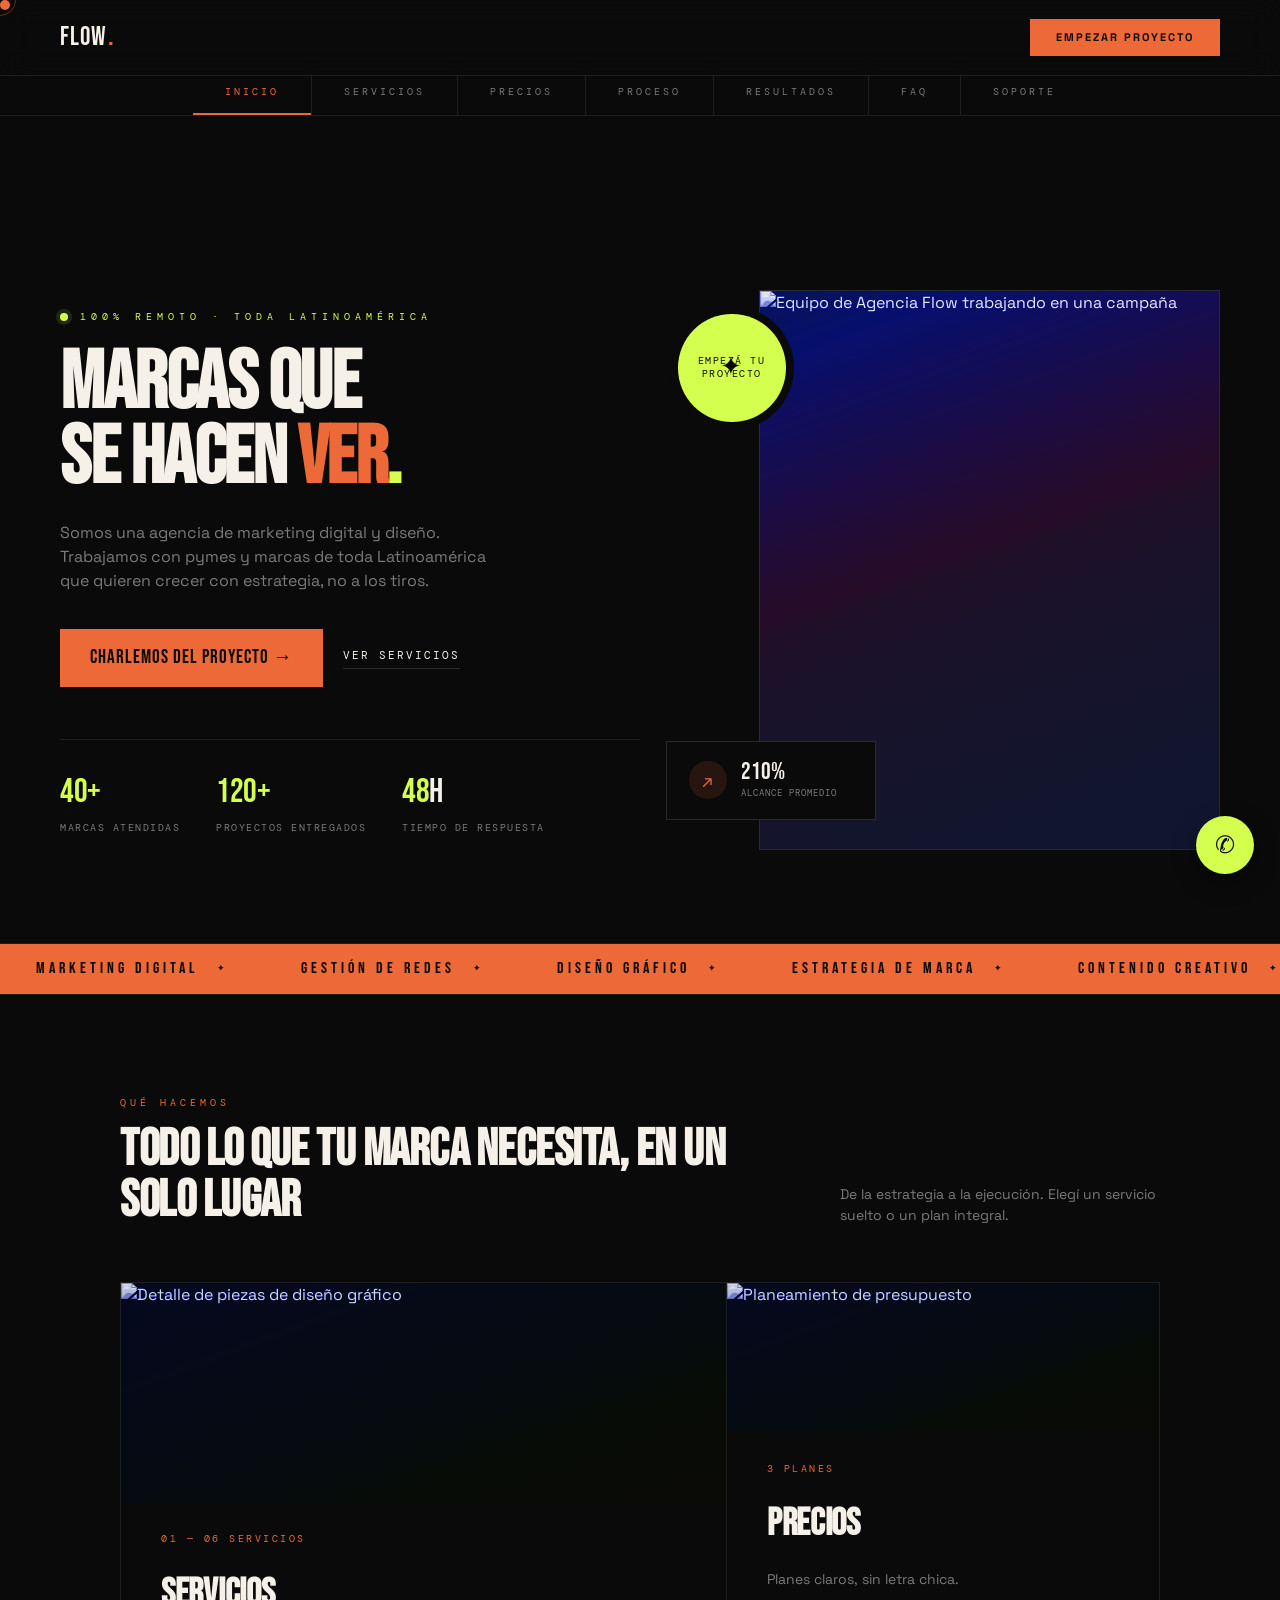
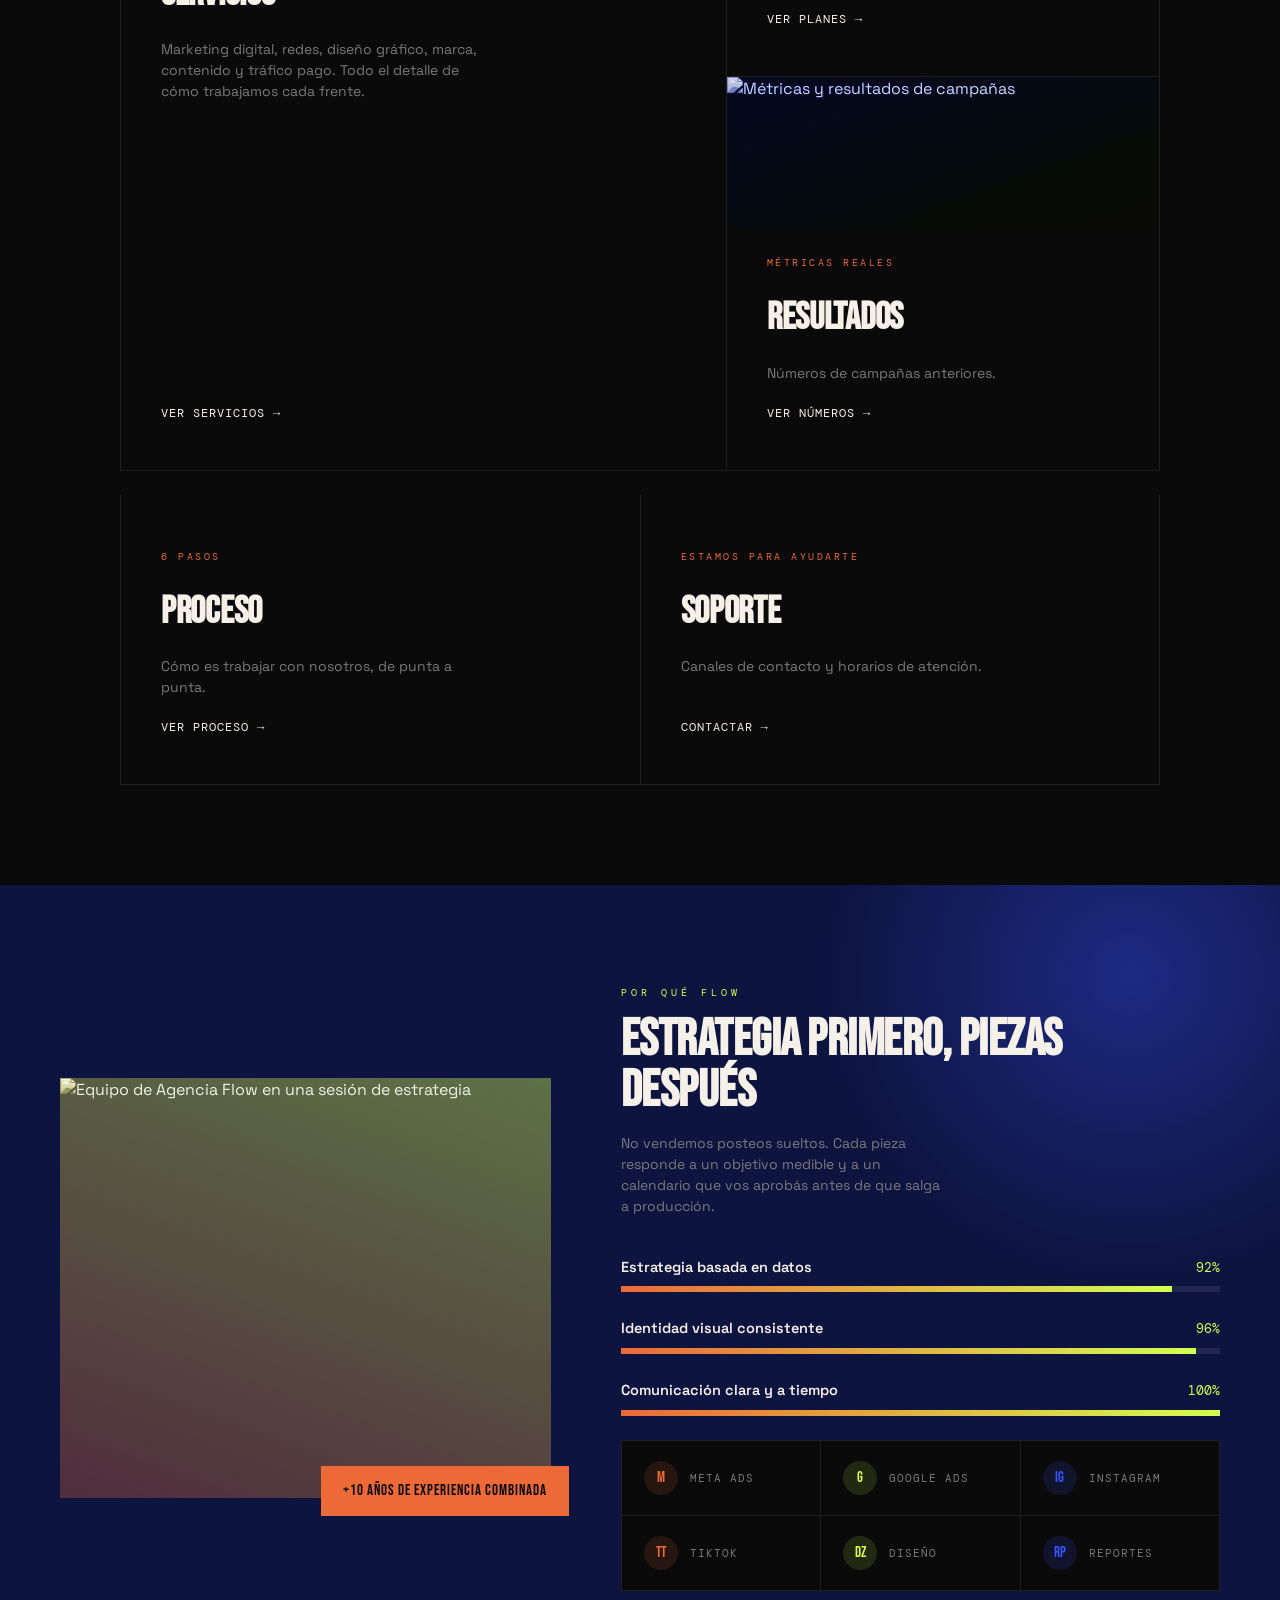
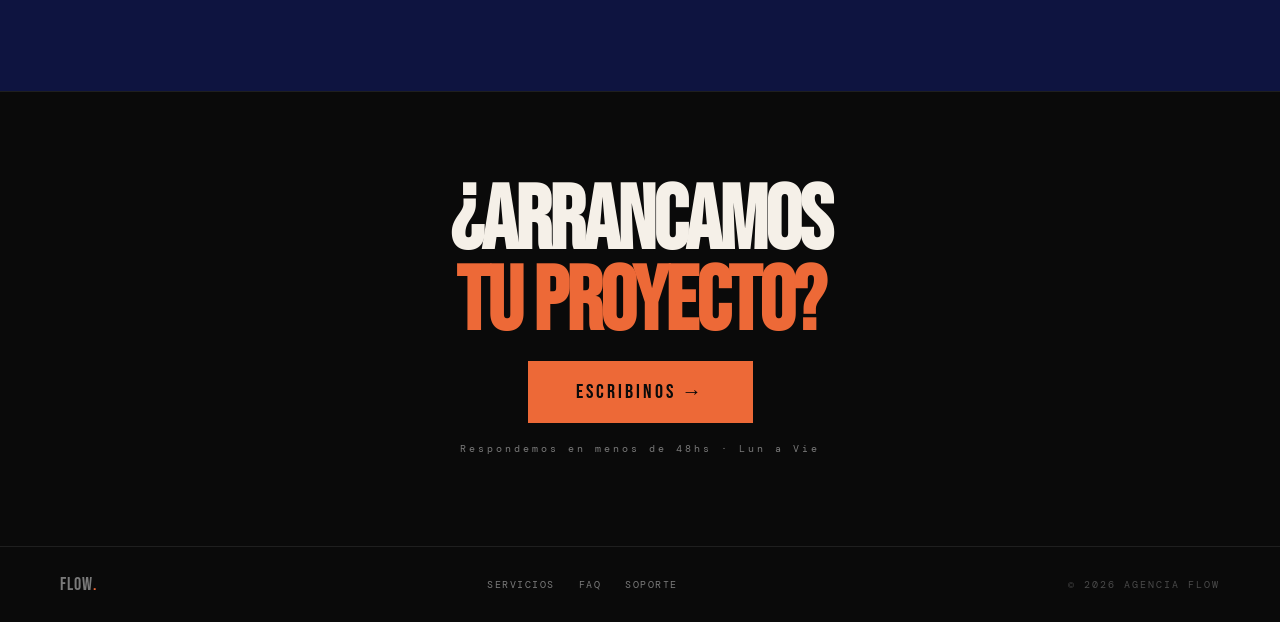
==== commit 9863c018: "efsefefeef" ====
--- a/index.html
+++ b/index.html
@@ -31,18 +31,48 @@
   <a href="soporte.html" class="cat-link">Soporte</a>
 </div>
 
+<section class="hero-v2">
+  <div class="hero-v2-copy">
+    <span class="hero-v2-tag">100% remoto · toda Latinoamérica</span>
+    <h1 class="hero-v2-title">MARCAS QUE<br>SE HACEN <span class="hl-orange">VER</span><span class="hl-lime">.</span></h1>
+    <p class="hero-v2-desc">Somos una agencia de marketing digital y diseño. Trabajamos con pymes y marcas de toda Latinoamérica que quieren crecer con estrategia, no a los tiros.</p>
+    <div class="hero-v2-actions">
+      <a href="mailto:hola@agenciaflow.com" class="hero-v2-cta">Charlemos del proyecto →</a>
+      <a href="servicios.html" class="hero-v2-ghost">Ver servicios</a>
+    </div>
+    <div class="hero-v2-stats">
+      <div>
+        <div class="hero-v2-stat-num"><span data-count="40" data-suffix="+">0</span></div>
+        <div class="hero-v2-stat-label">Marcas atendidas</div>
+      </div>
+      <div>
+        <div class="hero-v2-stat-num"><span data-count="120" data-suffix="+">0</span></div>
+        <div class="hero-v2-stat-label">Proyectos entregados</div>
+      </div>
+      <div>
+        <div class="hero-v2-stat-num"><span data-count="48">0</span>h</div>
+        <div class="hero-v2-stat-label">Tiempo de respuesta</div>
+      </div>
+    </div>
+  </div>
+
+  <div class="hero-v2-visual">
+    <div class="hero-v2-frame"><img src="https://picsum.photos/seed/flow-hero-main/900/1100" alt="Equipo de Agencia Flow trabajando en una campaña"></div>
+    <div class="hero-v2-badge"><span>✦</span>Empezá tu proyecto</div>
+    <div class="hero-v2-pill">
+      <div class="hero-v2-pill-icon"></div>
+      <div>
+        <div class="hero-v2-pill-num"><span data-count="210" data-suffix="%">0</span></div>
+        <div class="hero-v2-pill-label">Alcance promedio</div>
+      </div>
+    </div>
+  </div>
+</section>
+
 <div class="marquee-wrap"><div class="marquee-inner">
   <span class="marquee-item">Marketing Digital</span><span class="marquee-item">Gestión de Redes</span><span class="marquee-item">Diseño Gráfico</span><span class="marquee-item">Estrategia de Marca</span><span class="marquee-item">Contenido Creativo</span><span class="marquee-item">Tráfico Pago</span>
   <span class="marquee-item">Marketing Digital</span><span class="marquee-item">Gestión de Redes</span><span class="marquee-item">Diseño Gráfico</span><span class="marquee-item">Estrategia de Marca</span><span class="marquee-item">Contenido Creativo</span><span class="marquee-item">Tráfico Pago</span>
 </div></div>
-
-<section class="home-hero">
-  <h1 class="home-hero-title">MARCAS QUE<br>SE HACEN <span class="line2">VER.</span></h1>
-  <div class="home-hero-sub">
-    <p class="home-hero-desc">Somos una agencia de marketing digital y diseño. Trabajamos 100% remoto con pymes y marcas de toda Latinoamérica que quieren crecer con estrategia, no a los tiros.</p>
-    <a href="mailto:hola@agenciaflow.com" class="home-hero-cta">Charlemos del proyecto →</a>
-  </div>
-</section>
 
 <section class="section">
   <div class="section-head reveal">
@@ -56,6 +86,7 @@
   <div class="preview-grid reveal">
     <a href="servicios.html" class="preview-card wide">
       <div>
+        <div class="preview-card-img"><img src="https://picsum.photos/seed/flow-services/700/700" alt="Detalle de piezas de diseño gráfico"></div>
         <span class="preview-eyebrow">01 — 06 Servicios</span>
         <h3 class="preview-title">Servicios</h3>
         <p class="preview-desc">Marketing digital, redes, diseño gráfico, marca, contenido y tráfico pago. Todo el detalle de cómo trabajamos cada frente.</p>
@@ -64,6 +95,7 @@
     </a>
     <a href="precios.html" class="preview-card">
       <div>
+        <div class="preview-card-img"><img src="https://picsum.photos/seed/flow-precios/500/400" alt="Planeamiento de presupuesto"></div>
         <span class="preview-eyebrow">3 planes</span>
         <h3 class="preview-title">Precios</h3>
         <p class="preview-desc">Planes claros, sin letra chica.</p>
@@ -72,6 +104,7 @@
     </a>
     <a href="resultados.html" class="preview-card">
       <div>
+        <div class="preview-card-img"><img src="https://picsum.photos/seed/flow-resultados/500/400" alt="Métricas y resultados de campañas"></div>
         <span class="preview-eyebrow">Métricas reales</span>
         <h3 class="preview-title">Resultados</h3>
         <p class="preview-desc">Números de campañas anteriores.</p>
@@ -100,6 +133,42 @@
   </div>
 </section>
 
+<section class="why-section">
+  <div class="why-grid">
+    <div class="why-visual reveal">
+      <img src="https://picsum.photos/seed/flow-why/700/900" alt="Equipo de Agencia Flow en una sesión de estrategia">
+      <div class="why-visual-tag">+10 años de experiencia combinada</div>
+    </div>
+    <div class="why-copy reveal">
+      <span class="section-eyebrow">Por qué Flow</span>
+      <h2 class="section-title">Estrategia primero, piezas después</h2>
+      <p class="section-note" style="margin-top:16px;">No vendemos posteos sueltos. Cada pieza responde a un objetivo medible y a un calendario que vos aprobás antes de que salga a producción.</p>
+      <div class="why-list">
+        <div>
+          <div class="why-item-head"><span class="why-item-label">Estrategia basada en datos</span><span class="why-item-pct">92%</span></div>
+          <div class="progress-track" style="--pct:92%"><div class="progress-fill"></div></div>
+        </div>
+        <div>
+          <div class="why-item-head"><span class="why-item-label">Identidad visual consistente</span><span class="why-item-pct">96%</span></div>
+          <div class="progress-track" style="--pct:96%"><div class="progress-fill"></div></div>
+        </div>
+        <div>
+          <div class="why-item-head"><span class="why-item-label">Comunicación clara y a tiempo</span><span class="why-item-pct">100%</span></div>
+          <div class="progress-track" style="--pct:100%"><div class="progress-fill"></div></div>
+        </div>
+      </div>
+      <div class="icon-strip">
+        <div class="icon-chip"><span class="icon-chip-dot">M</span><span class="icon-chip-label">Meta Ads</span></div>
+        <div class="icon-chip"><span class="icon-chip-dot">G</span><span class="icon-chip-label">Google Ads</span></div>
+        <div class="icon-chip"><span class="icon-chip-dot">IG</span><span class="icon-chip-label">Instagram</span></div>
+        <div class="icon-chip"><span class="icon-chip-dot">TT</span><span class="icon-chip-label">TikTok</span></div>
+        <div class="icon-chip"><span class="icon-chip-dot">Dz</span><span class="icon-chip-label">Diseño</span></div>
+        <div class="icon-chip"><span class="icon-chip-dot">Rp</span><span class="icon-chip-label">Reportes</span></div>
+      </div>
+    </div>
+  </div>
+</section>
+
 <div class="page-footer-cta reveal">
   <h2 class="cta-title-sm">¿ARRANCAMOS<br><em>TU PROYECTO?</em></h2>
   <a href="mailto:hola@agenciaflow.com" class="cta-btn">ESCRIBINOS →</a>
@@ -116,6 +185,8 @@
   <div class="footer-copy">© 2026 AGENCIA FLOW</div>
 </footer>
 
+<a href="https://wa.me/5491100000000" class="float-wa" aria-label="Escribinos por WhatsApp" target="_blank" rel="noopener">✆</a>
+
 <script src="assets/main.js"></script>
 </body>
 </html>
--- a/assets/style.css
+++ b/assets/style.css
@@ -14,6 +14,14 @@
   --text-muted: #7a7a7a;
   --text-dim: #4a4a4a;
 
+  /* secondary palette — lifted from brand exploration, orange stays primary */
+  --lime: #d4ff4f;
+  --lime-dim: rgba(212, 255, 79, 0.12);
+  --blue: #3654ff;
+  --blue-dark: #1f34b3;
+  --blue-dim: rgba(54, 84, 255, 0.14);
+  --blue-soft: #0e1440;
+
   --font-display: 'Bebas Neue', sans-serif;
   --font-body: 'Space Grotesk', sans-serif;
   --font-mono: 'DM Mono', monospace;
@@ -158,6 +166,12 @@
 }
 .marquee-item::after { content: '✦'; font-size: 9px; }
 
+.marquee-wrap.alt { background: var(--lime); }
+.marquee-wrap.alt .marquee-item { color: var(--black); }
+
+.page-title .lime { color: var(--lime); }
+.page-title .blue { color: var(--blue); }
+
 /* ============================================
    PAGE HERO
    ============================================ */
@@ -262,6 +276,8 @@
 .faq-item.open .faq-a { max-height: 300px; }
 .faq-a-inner { padding-bottom: 26px; color: var(--text-muted); font-size: 15px; line-height: 1.7; max-width: 620px; }
 .faq-a-inner strong { color: var(--white); font-weight: 600; }
+.section-eyebrow.eyebrow-lime { color: var(--lime); }
+.section-eyebrow.eyebrow-blue { color: var(--blue); }
 
 /* ============================================
    SERVICIOS — editorial numbered rows
@@ -278,7 +294,9 @@
 .service-num {
   font-family: var(--font-mono); font-size: 13px; color: var(--accent);
   padding-top: 6px;
-}
+  display: flex; align-items: center; gap: 10px;
+}
+.service-dot { width: 9px; height: 9px; border-radius: 50%; flex-shrink: 0; background: currentColor; }
 .service-name {
   font-family: var(--font-display);
   font-size: clamp(30px, 4vw, 46px);
@@ -322,10 +340,17 @@
 .plan.featured {
   background: var(--black-soft);
   padding-top: 60px;
+  position: relative; overflow: hidden;
+  box-shadow: inset 0 0 0 1px var(--blue);
+}
+.plan.featured::before {
+  content: ''; position: absolute; width: 320px; height: 320px; border-radius: 50%;
+  background: radial-gradient(circle, rgba(54,84,255,0.22), transparent 70%);
+  top: -140px; right: -120px; pointer-events: none;
 }
 .plan-badge {
-  position: absolute; top: 0; left: 0; right: 0;
-  background: var(--accent); color: var(--black);
+  position: absolute; top: 0; left: 0; right: 0; z-index: 1;
+  background: var(--lime); color: var(--black);
   font-family: var(--font-mono); font-size: 10px; letter-spacing: 3px;
   text-transform: uppercase; text-align: center; padding: 8px;
 }
@@ -461,6 +486,12 @@
 
 .hours-box {
   border: 1px solid var(--border2); padding: 36px;
+  box-shadow: inset 0 0 0 1px transparent;
+  position: relative; overflow: hidden;
+}
+.hours-box::before {
+  content: ''; position: absolute; inset: 0 0 auto 0; height: 3px;
+  background: linear-gradient(90deg, var(--blue), var(--lime), var(--accent));
 }
 .hours-box h3 {
   font-family: var(--font-display); font-size: 24px; text-transform: uppercase;
@@ -477,9 +508,11 @@
   font-family: var(--font-mono); font-size: 11px; letter-spacing: 1px; color: var(--text-muted);
 }
 .status-dot::before {
-  content: ''; width: 7px; height: 7px; border-radius: 50%; background: var(--accent);
-  box-shadow: 0 0 0 3px var(--accent-dim);
-}
+  content: ''; width: 7px; height: 7px; border-radius: 50%; background: var(--lime);
+  box-shadow: 0 0 0 3px var(--lime-dim);
+  animation: pulse-dot 1.8s ease-in-out infinite;
+}
+@keyframes pulse-dot { 0%,100% { opacity: 1; } 50% { opacity: 0.4; } }
 
 @media (max-width: 900px) {
   .support-grid { grid-template-columns: 1fr; gap: 48px; }
@@ -622,3 +655,273 @@
   footer { padding: 20px; flex-direction: column; gap: 14px; text-align: center; }
   .footer-links { gap: 18px; }
 }
+
+/* ============================================
+   HERO SPLIT (home) — headline + floating photo
+   ============================================ */
+.hero-v2 {
+  min-height: 92vh;
+  display: grid; grid-template-columns: 1.05fr 0.95fr; gap: 56px;
+  align-items: center;
+  padding: 140px 60px 60px;
+  position: relative; overflow: hidden;
+  border-bottom: 1px solid var(--border);
+}
+.hero-v2-copy { position: relative; z-index: 2; }
+.hero-v2-tag {
+  font-family: var(--font-mono); font-size: 10px; letter-spacing: 5px;
+  color: var(--lime); text-transform: uppercase;
+  margin-bottom: 22px; display: inline-flex; align-items: center; gap: 12px;
+  animation: fadeUp 0.7s 0.1s ease both;
+}
+.hero-v2-tag::before { content: ''; width: 8px; height: 8px; border-radius: 50%; background: var(--lime); box-shadow: 0 0 0 4px var(--lime-dim); }
+.hero-v2-title {
+  font-family: var(--font-display);
+  font-size: clamp(48px, 6.4vw, 92px);
+  line-height: 0.92; letter-spacing: -1.5px; text-transform: uppercase;
+  animation: fadeUp 0.7s 0.2s ease both;
+}
+.hero-v2-title .hl-orange { color: var(--accent); }
+.hero-v2-title .hl-lime { color: var(--lime); }
+.hero-v2-desc {
+  font-size: 16px; color: var(--text-muted); max-width: 440px; margin-top: 24px;
+  animation: fadeUp 0.7s 0.3s ease both;
+}
+.hero-v2-actions {
+  display: flex; align-items: center; gap: 20px; margin-top: 36px; flex-wrap: wrap;
+  animation: fadeUp 0.7s 0.4s ease both;
+}
+.hero-v2-cta {
+  display: inline-flex; align-items: center; gap: 10px;
+  background: var(--accent); color: var(--black);
+  font-family: var(--font-display); font-size: 19px; letter-spacing: 1px;
+  text-transform: uppercase; text-decoration: none;
+  padding: 15px 30px;
+  transition: background 0.25s, transform 0.15s;
+}
+.hero-v2-cta:hover { background: var(--lime); transform: translateY(-2px); }
+.hero-v2-ghost {
+  font-family: var(--font-mono); font-size: 11px; letter-spacing: 2px;
+  text-transform: uppercase; text-decoration: none; color: var(--white);
+  border-bottom: 1px solid var(--border2); padding-bottom: 4px;
+  transition: color 0.2s, border-color 0.2s;
+}
+.hero-v2-ghost:hover { color: var(--blue); border-color: var(--blue); }
+.hero-v2-stats {
+  display: flex; gap: 36px; margin-top: 52px; padding-top: 26px;
+  border-top: 1px solid var(--border); flex-wrap: wrap;
+  animation: fadeUp 0.7s 0.5s ease both;
+}
+.hero-v2-stat-num {
+  font-family: var(--font-display); font-size: 34px; color: var(--white); letter-spacing: -0.5px;
+}
+.hero-v2-stat-num span { color: var(--lime); }
+.hero-v2-stat-label {
+  font-family: var(--font-mono); font-size: 9.5px; letter-spacing: 1.5px;
+  text-transform: uppercase; color: var(--text-muted); margin-top: 4px;
+}
+
+.hero-v2-visual { position: relative; height: 560px; z-index: 1; }
+.hero-v2-frame {
+  position: absolute; inset: 0 0 0 auto; width: 88%; height: 100%;
+  overflow: hidden; background: var(--blue-soft);
+  border: 1px solid var(--border2);
+}
+.hero-v2-frame img {
+  width: 100%; height: 100%; object-fit: cover;
+  filter: grayscale(1) contrast(1.15);
+  mix-blend-mode: luminosity;
+  opacity: 0.9;
+  transition: transform 6s ease;
+}
+.hero-v2-frame::after {
+  content: ''; position: absolute; inset: 0;
+  background: linear-gradient(160deg, rgba(54,84,255,0.55), rgba(237,105,55,0.35) 55%, rgba(212,255,79,0.25));
+  mix-blend-mode: color; pointer-events: none;
+}
+.hero-v2:hover .hero-v2-frame img { transform: scale(1.05); }
+
+.hero-v2-badge {
+  position: absolute; top: 24px; left: -18px; z-index: 3;
+  width: 108px; height: 108px; border-radius: 50%;
+  background: var(--lime); color: var(--black);
+  display: flex; align-items: center; justify-content: center;
+  text-align: center;
+  font-family: var(--font-mono); font-size: 9.5px; letter-spacing: 1.5px;
+  text-transform: uppercase; line-height: 1.3;
+  animation: spin 14s linear infinite;
+  box-shadow: 0 0 0 8px var(--black);
+}
+.hero-v2-badge span {
+  position: absolute; font-family: var(--font-display); font-size: 26px;
+  animation: unspin 14s linear infinite;
+}
+@keyframes spin { to { transform: rotate(360deg); } }
+@keyframes unspin { to { transform: rotate(-360deg); } }
+
+.hero-v2-pill {
+  position: absolute; bottom: 30px; left: -30px; z-index: 3;
+  background: var(--black); border: 1px solid var(--border2);
+  padding: 18px 22px; display: flex; align-items: center; gap: 14px;
+  animation: fadeUp 0.7s 0.6s ease both, float 5s 1.3s ease-in-out infinite;
+  min-width: 210px;
+}
+.hero-v2-pill-icon {
+  width: 38px; height: 38px; border-radius: 50%; background: var(--accent-dim);
+  display: flex; align-items: center; justify-content: center; flex-shrink: 0;
+}
+.hero-v2-pill-icon::before { content: '↗'; color: var(--accent); font-size: 18px; }
+.hero-v2-pill-num { font-family: var(--font-display); font-size: 24px; color: var(--white); line-height: 1; }
+.hero-v2-pill-label { font-family: var(--font-mono); font-size: 9px; letter-spacing: 1px; color: var(--text-muted); text-transform: uppercase; margin-top: 3px; }
+@keyframes float { 0%,100% { transform: translateY(0); } 50% { transform: translateY(-10px); } }
+
+@media (max-width: 980px) {
+  .hero-v2 { grid-template-columns: 1fr; padding: 118px 24px 40px; min-height: auto; }
+  .hero-v2-visual { height: 380px; order: -1; margin-bottom: 20px; }
+  .hero-v2-frame { width: 100%; }
+  .hero-v2-badge { left: 12px; top: 12px; width: 84px; height: 84px; }
+  .hero-v2-pill { left: 12px; bottom: -20px; }
+}
+
+/* ============================================
+   COLOR-BLOCK SECTION (full-bleed blue) — "por qué Flow"
+   ============================================ */
+.why-section {
+  background: var(--blue-soft);
+  border-bottom: 1px solid var(--border);
+  padding: 100px 60px;
+  overflow: hidden; position: relative;
+}
+.why-section::before {
+  content: ''; position: absolute; width: 620px; height: 620px; border-radius: 50%;
+  background: radial-gradient(circle, rgba(54,84,255,0.35), transparent 70%);
+  top: -220px; right: -160px; pointer-events: none;
+}
+.why-grid {
+  max-width: 1160px; margin: 0 auto;
+  display: grid; grid-template-columns: 0.9fr 1.1fr; gap: 70px; align-items: center;
+  position: relative; z-index: 1;
+}
+.why-visual { position: relative; height: 420px; }
+.why-visual img {
+  width: 100%; height: 100%; object-fit: cover;
+  filter: grayscale(1) contrast(1.1);
+  mix-blend-mode: luminosity; opacity: 0.92;
+}
+.why-visual::after {
+  content: ''; position: absolute; inset: 0;
+  background: linear-gradient(200deg, rgba(212,255,79,0.4), rgba(237,105,55,0.3));
+  mix-blend-mode: color;
+}
+.why-visual-tag {
+  position: absolute; bottom: -18px; right: -18px; z-index: 2;
+  background: var(--accent); color: var(--black);
+  font-family: var(--font-display); font-size: 15px; letter-spacing: 1px;
+  padding: 14px 22px; text-transform: uppercase;
+}
+.why-copy .section-eyebrow { color: var(--lime); }
+.why-copy .section-title { max-width: 480px; }
+.why-list { margin-top: 40px; display: flex; flex-direction: column; gap: 26px; }
+.why-item-head { display: flex; justify-content: space-between; align-items: baseline; margin-bottom: 8px; }
+.why-item-label { font-family: var(--font-body); font-size: 14.5px; font-weight: 600; color: var(--white); }
+.why-item-pct { font-family: var(--font-mono); font-size: 13px; color: var(--lime); }
+.progress-track { height: 6px; background: rgba(255,255,255,0.08); position: relative; overflow: hidden; }
+.progress-fill {
+  position: absolute; top: 0; left: 0; height: 100%; width: 0%;
+  background: linear-gradient(90deg, var(--accent), var(--lime));
+  transition: width 1.4s cubic-bezier(.16,1,.3,1);
+}
+.progress-track.filled .progress-fill { width: var(--pct); }
+
+@media (max-width: 900px) {
+  .why-grid { grid-template-columns: 1fr; gap: 40px; }
+  .why-visual { height: 300px; }
+  .why-section { padding: 70px 20px; }
+}
+
+/* ============================================
+   ICON STRIP — tools / platforms row
+   ============================================ */
+.icon-strip {
+  display: flex; flex-wrap: wrap; gap: 1px;
+  background: var(--border); border: 1px solid var(--border);
+  margin-top: 24px;
+}
+.icon-chip {
+  flex: 1 1 150px; background: var(--black);
+  display: flex; align-items: center; gap: 12px;
+  padding: 20px 22px;
+}
+.icon-chip-dot {
+  width: 34px; height: 34px; border-radius: 50%; flex-shrink: 0;
+  display: flex; align-items: center; justify-content: center;
+  font-family: var(--font-display); font-size: 15px;
+}
+.icon-chip:nth-child(6n+1) .icon-chip-dot { background: var(--accent-dim); color: var(--accent); }
+.icon-chip:nth-child(6n+2) .icon-chip-dot { background: var(--lime-dim); color: var(--lime); }
+.icon-chip:nth-child(6n+3) .icon-chip-dot { background: var(--blue-dim); color: var(--blue); }
+.icon-chip:nth-child(6n+4) .icon-chip-dot { background: var(--accent-dim); color: var(--accent); }
+.icon-chip:nth-child(6n+5) .icon-chip-dot { background: var(--lime-dim); color: var(--lime); }
+.icon-chip:nth-child(6n+6) .icon-chip-dot { background: var(--blue-dim); color: var(--blue); }
+.icon-chip-label { font-family: var(--font-mono); font-size: 11px; letter-spacing: 1px; text-transform: uppercase; color: var(--text-muted); }
+
+/* ============================================
+   PREVIEW CARDS WITH IMAGE (home "qué hacemos")
+   ============================================ */
+.preview-card-img {
+  height: 150px; margin: -48px -40px 22px; overflow: hidden; position: relative;
+}
+.preview-card-img img {
+  width: 100%; height: 100%; object-fit: cover;
+  filter: grayscale(1) contrast(1.1);
+  mix-blend-mode: luminosity; opacity: 0.85;
+  transition: transform 0.6s ease;
+}
+.preview-card:hover .preview-card-img img { transform: scale(1.08); }
+.preview-card-img::after {
+  content: ''; position: absolute; inset: 0;
+  background: linear-gradient(160deg, rgba(54,84,255,0.5), rgba(212,255,79,0.28));
+  mix-blend-mode: color;
+}
+.preview-card.wide .preview-card-img { height: 220px; }
+
+/* ============================================
+   TESTIMONIAL CARDS (resultados)
+   ============================================ */
+.testi-grid {
+  display: grid; grid-template-columns: repeat(3, 1fr); gap: 1px;
+  background: var(--border); border: 1px solid var(--border); margin-top: 90px;
+}
+.testi-card { background: var(--black); padding: 36px 30px; }
+.testi-quote { font-size: 14.5px; line-height: 1.7; color: var(--white); }
+.testi-quote::before { content: '“'; color: var(--lime); font-family: var(--font-display); font-size: 22px; }
+.testi-person { display: flex; align-items: center; gap: 12px; margin-top: 24px; }
+.testi-avatar { width: 40px; height: 40px; border-radius: 50%; overflow: hidden; flex-shrink: 0; background: var(--blue-soft); }
+.testi-avatar img { width: 100%; height: 100%; object-fit: cover; filter: grayscale(1); mix-blend-mode: luminosity; opacity: 0.9; }
+.testi-name { font-family: var(--font-body); font-size: 13px; font-weight: 600; color: var(--white); }
+.testi-role { font-family: var(--font-mono); font-size: 10px; color: var(--text-muted); letter-spacing: 0.5px; }
+@media (max-width: 900px) { .testi-grid { grid-template-columns: 1fr; } }
+
+/* ============================================
+   FLOATING WHATSAPP CTA
+   ============================================ */
+.float-wa {
+  position: fixed; bottom: 26px; right: 26px; z-index: 300;
+  width: 58px; height: 58px; border-radius: 50%;
+  background: var(--lime); color: var(--black);
+  display: flex; align-items: center; justify-content: center;
+  text-decoration: none; font-size: 24px;
+  box-shadow: 0 8px 24px rgba(0,0,0,0.4);
+  animation: pulse-wa 2.4s ease-in-out infinite;
+}
+.float-wa:hover { background: var(--accent); color: var(--black); }
+@keyframes pulse-wa {
+  0%,100% { box-shadow: 0 8px 24px rgba(0,0,0,0.4), 0 0 0 0 rgba(212,255,79,0.5); }
+  50% { box-shadow: 0 8px 24px rgba(0,0,0,0.4), 0 0 0 10px rgba(212,255,79,0); }
+}
+@media (max-width: 768px) { .float-wa { width: 50px; height: 50px; bottom: 18px; right: 18px; font-size: 20px; } }
+
+/* color-cycled numbered markers (timeline / service rows) */
+.cycle-1 { color: var(--accent) !important; border-color: var(--accent) !important; }
+.cycle-2 { color: var(--lime) !important; border-color: var(--lime) !important; }
+.cycle-3 { color: var(--blue) !important; border-color: var(--blue) !important; }
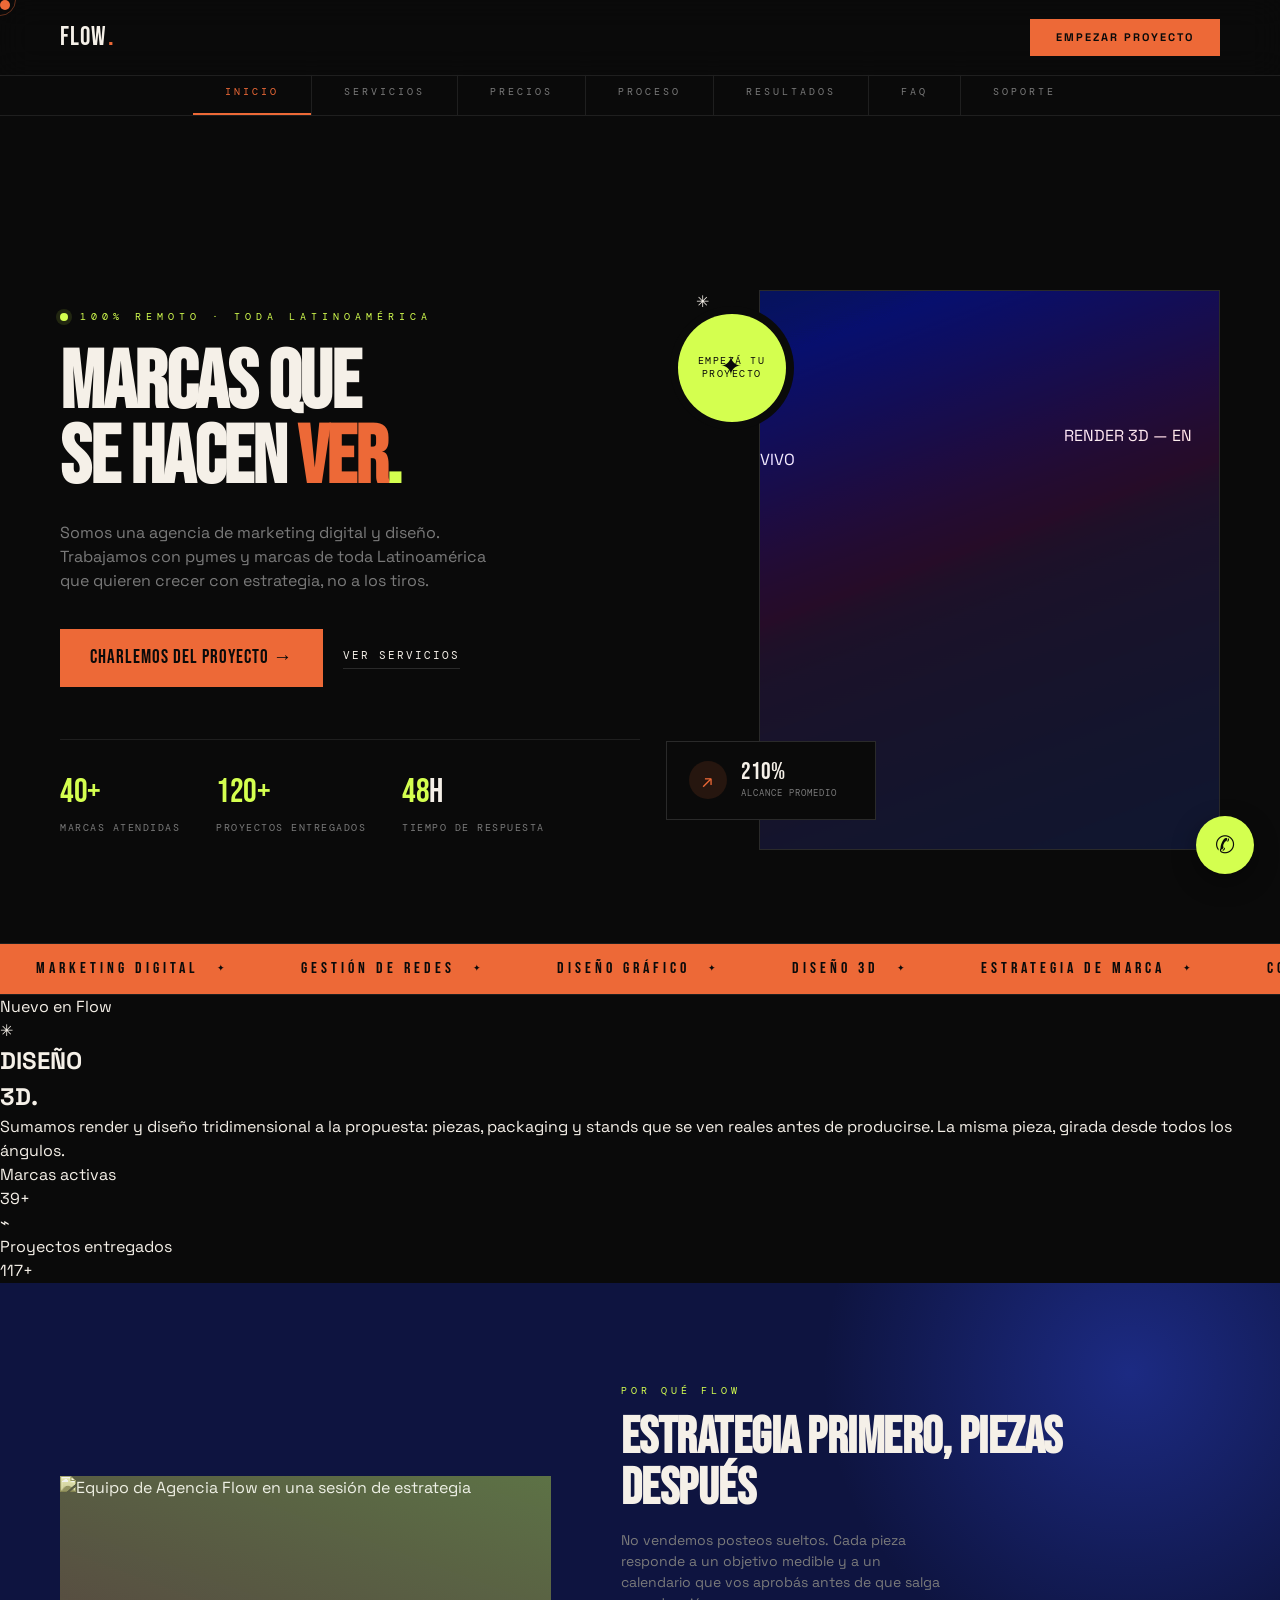
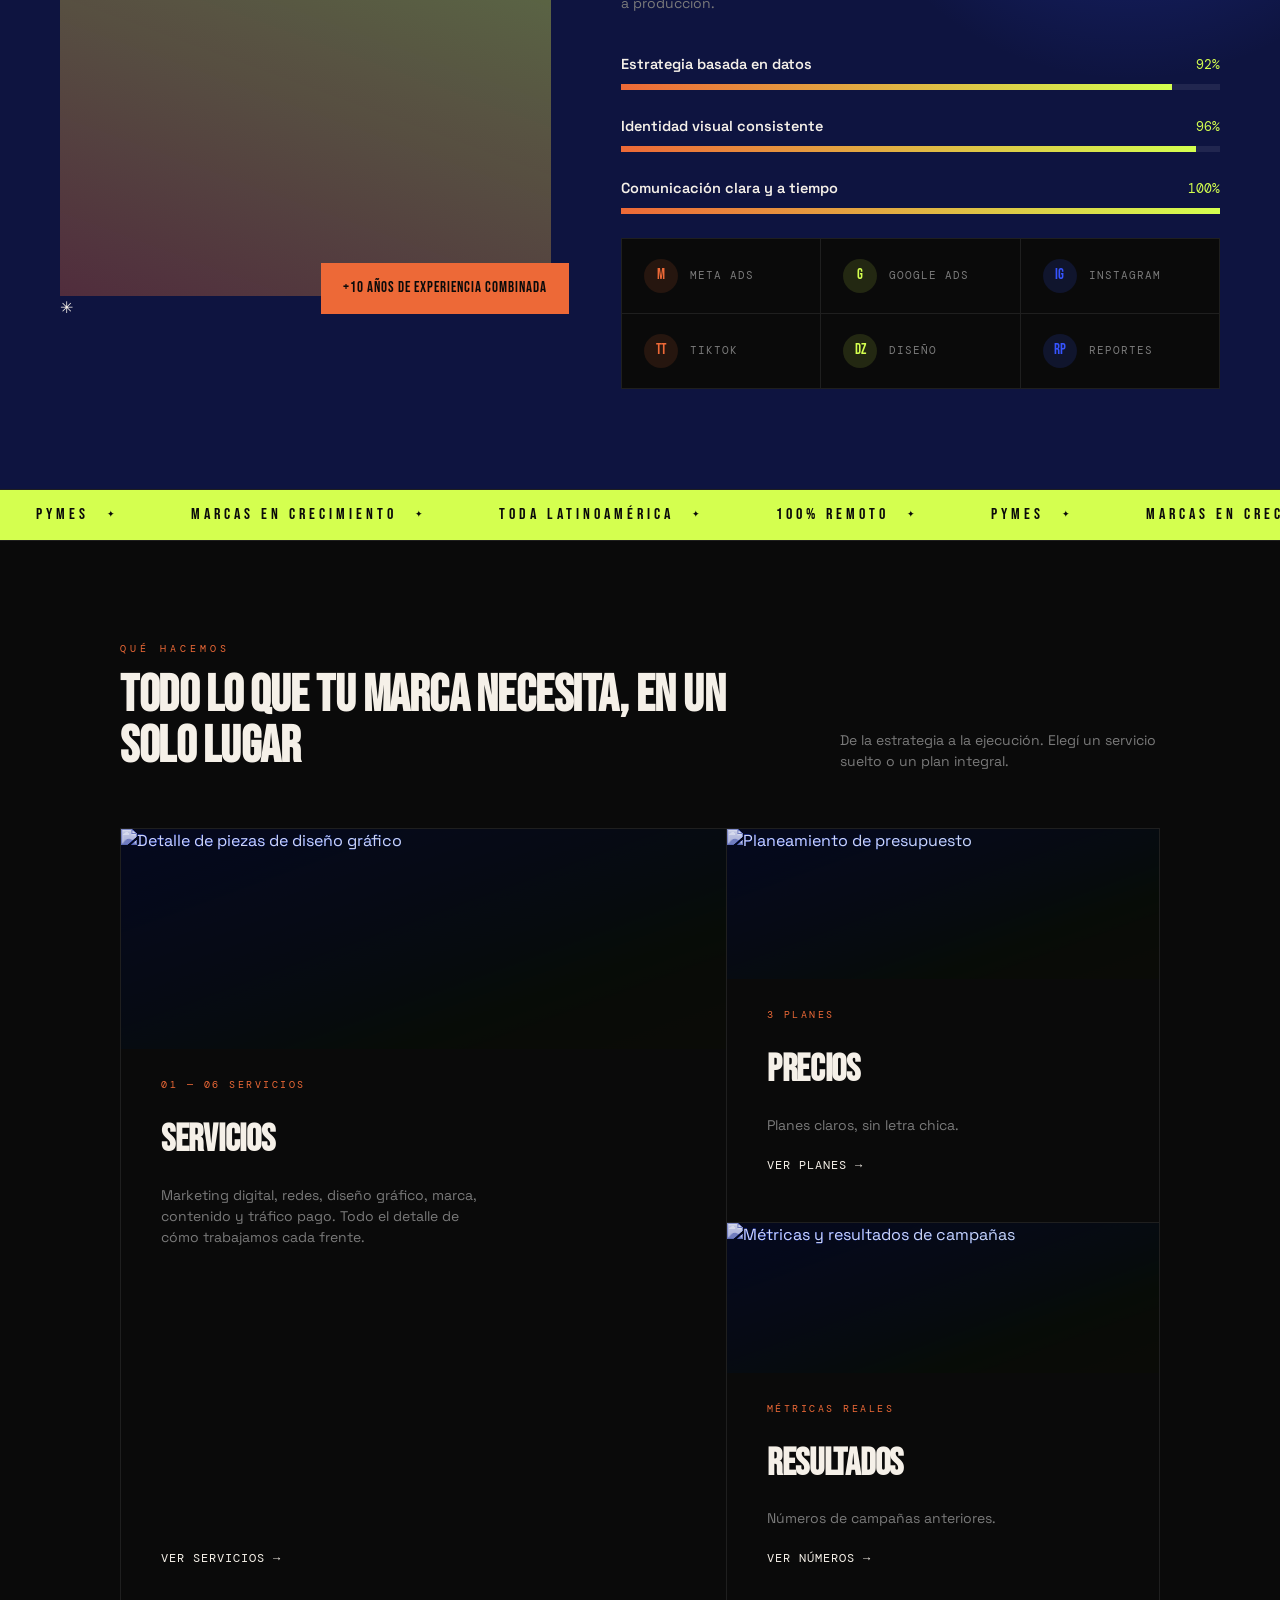
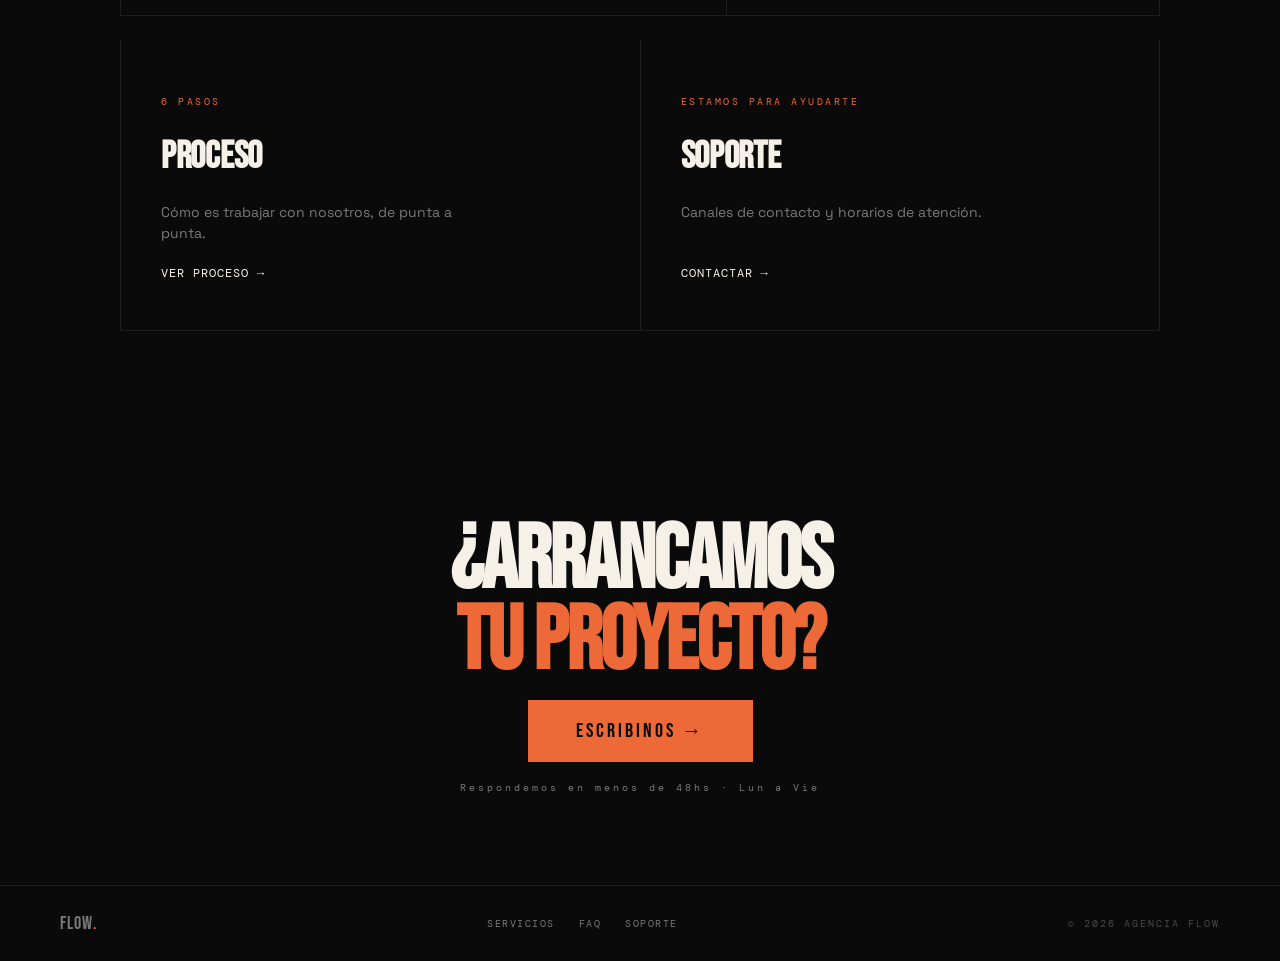
==== commit 0fb70994: "w3ewefs" ====
--- a/index.html
+++ b/index.html
@@ -10,6 +10,9 @@
 <link rel="preconnect" href="https://fonts.gstatic.com" crossorigin>
 <link href="https://fonts.googleapis.com/css2?family=Bebas+Neue&family=DM+Mono:wght@400;500&family=Space+Grotesk:wght@400;500;600;700&display=swap" rel="stylesheet">
 <link rel="stylesheet" href="assets/style.css">
+<script type="importmap">
+{ "imports": { "three": "https://unpkg.com/three@0.160.0/build/three.module.js" } }
+</script>
 </head>
 <body>
 
@@ -57,7 +60,11 @@
   </div>
 
   <div class="hero-v2-visual">
-    <div class="hero-v2-frame"><img src="https://picsum.photos/seed/flow-hero-main/900/1100" alt="Equipo de Agencia Flow trabajando en una campaña"></div>
+    <span class="hero-v2-corner-ast" aria-hidden="true">✳</span>
+    <div class="hero-v2-frame" id="heroCanvasWrap">
+      <canvas id="heroCanvas"></canvas>
+      <span class="hero-v2-frame-tag">RENDER 3D — EN VIVO</span>
+    </div>
     <div class="hero-v2-badge"><span>✦</span>Empezá tu proyecto</div>
     <div class="hero-v2-pill">
       <div class="hero-v2-pill-icon"></div>
@@ -69,75 +76,41 @@
   </div>
 </section>
 
+<script type="module" src="assets/hero-computer.js"></script>
+
 <div class="marquee-wrap"><div class="marquee-inner">
-  <span class="marquee-item">Marketing Digital</span><span class="marquee-item">Gestión de Redes</span><span class="marquee-item">Diseño Gráfico</span><span class="marquee-item">Estrategia de Marca</span><span class="marquee-item">Contenido Creativo</span><span class="marquee-item">Tráfico Pago</span>
-  <span class="marquee-item">Marketing Digital</span><span class="marquee-item">Gestión de Redes</span><span class="marquee-item">Diseño Gráfico</span><span class="marquee-item">Estrategia de Marca</span><span class="marquee-item">Contenido Creativo</span><span class="marquee-item">Tráfico Pago</span>
+  <span class="marquee-item">Marketing Digital</span><span class="marquee-item">Gestión de Redes</span><span class="marquee-item">Diseño Gráfico</span><span class="marquee-item">Diseño 3D</span><span class="marquee-item">Estrategia de Marca</span><span class="marquee-item">Contenido Creativo</span><span class="marquee-item">Tráfico Pago</span>
+  <span class="marquee-item">Marketing Digital</span><span class="marquee-item">Gestión de Redes</span><span class="marquee-item">Diseño Gráfico</span><span class="marquee-item">Diseño 3D</span><span class="marquee-item">Estrategia de Marca</span><span class="marquee-item">Contenido Creativo</span><span class="marquee-item">Tráfico Pago</span>
 </div></div>
 
-<section class="section">
-  <div class="section-head reveal">
-    <div>
-      <span class="section-eyebrow">Qué hacemos</span>
-      <h2 class="section-title">Todo lo que tu marca necesita, en un solo lugar</h2>
-    </div>
-    <p class="section-note">De la estrategia a la ejecución. Elegí un servicio suelto o un plan integral.</p>
-  </div>
-
-  <div class="preview-grid reveal">
-    <a href="servicios.html" class="preview-card wide">
-      <div>
-        <div class="preview-card-img"><img src="https://picsum.photos/seed/flow-services/700/700" alt="Detalle de piezas de diseño gráfico"></div>
-        <span class="preview-eyebrow">01 — 06 Servicios</span>
-        <h3 class="preview-title">Servicios</h3>
-        <p class="preview-desc">Marketing digital, redes, diseño gráfico, marca, contenido y tráfico pago. Todo el detalle de cómo trabajamos cada frente.</p>
-      </div>
-      <span class="preview-arrow">VER SERVICIOS →</span>
-    </a>
-    <a href="precios.html" class="preview-card">
-      <div>
-        <div class="preview-card-img"><img src="https://picsum.photos/seed/flow-precios/500/400" alt="Planeamiento de presupuesto"></div>
-        <span class="preview-eyebrow">3 planes</span>
-        <h3 class="preview-title">Precios</h3>
-        <p class="preview-desc">Planes claros, sin letra chica.</p>
-      </div>
-      <span class="preview-arrow">VER PLANES →</span>
-    </a>
-    <a href="resultados.html" class="preview-card">
-      <div>
-        <div class="preview-card-img"><img src="https://picsum.photos/seed/flow-resultados/500/400" alt="Métricas y resultados de campañas"></div>
-        <span class="preview-eyebrow">Métricas reales</span>
-        <h3 class="preview-title">Resultados</h3>
-        <p class="preview-desc">Números de campañas anteriores.</p>
-      </div>
-      <span class="preview-arrow">VER NÚMEROS →</span>
-    </a>
-  </div>
-
-  <div class="small-grid reveal">
-    <a href="procesos.html" class="preview-card">
-      <div>
-        <span class="preview-eyebrow">6 pasos</span>
-        <h3 class="preview-title">Proceso</h3>
-        <p class="preview-desc">Cómo es trabajar con nosotros, de punta a punta.</p>
-      </div>
-      <span class="preview-arrow">VER PROCESO →</span>
-    </a>
-    <a href="soporte.html" class="preview-card">
-      <div>
-        <span class="preview-eyebrow">Estamos para ayudarte</span>
-        <h3 class="preview-title">Soporte</h3>
-        <p class="preview-desc">Canales de contacto y horarios de atención.</p>
-      </div>
-      <span class="preview-arrow">CONTACTAR →</span>
-    </a>
-  </div>
-</section>
+<section class="feature-block reveal">
+  <span class="feature-block-eyebrow"><span class="feature-block-dot"></span>Nuevo en Flow</span>
+  <div class="feature-block-row">
+    <span class="feature-ast" aria-hidden="true">✳</span>
+    <h2 class="feature-block-title">DISEÑO<br><span class="hl-orange">3D</span><span class="hl-lime">.</span></h2>
+    <p class="feature-block-desc">Sumamos render y diseño tridimensional a la propuesta: piezas, packaging y stands que se ven reales antes de producirse. La misma pieza, girada desde todos los ángulos.</p>
+  </div>
+</section>
+
+<div class="stat-dash reveal">
+  <div class="stat-dash-line"></div>
+  <div class="stat-dash-item">
+    <div class="stat-dash-label">Marcas activas</div>
+    <div class="stat-dash-num"><span data-count="40" data-suffix="+">0</span></div>
+  </div>
+  <div class="stat-dash-center">⌁</div>
+  <div class="stat-dash-item align-right">
+    <div class="stat-dash-label">Proyectos entregados</div>
+    <div class="stat-dash-num"><span data-count="120" data-suffix="+">0</span></div>
+  </div>
+</div>
 
 <section class="why-section">
   <div class="why-grid">
     <div class="why-visual reveal">
       <img src="https://picsum.photos/seed/flow-why/700/900" alt="Equipo de Agencia Flow en una sesión de estrategia">
       <div class="why-visual-tag">+10 años de experiencia combinada</div>
+      <span class="why-visual-ast" aria-hidden="true">✳</span>
     </div>
     <div class="why-copy reveal">
       <span class="section-eyebrow">Por qué Flow</span>
@@ -169,6 +142,70 @@
   </div>
 </section>
 
+<div class="marquee-wrap alt"><div class="marquee-inner">
+  <span class="marquee-item">Pymes</span><span class="marquee-item">Marcas en crecimiento</span><span class="marquee-item">Toda Latinoamérica</span><span class="marquee-item">100% remoto</span>
+  <span class="marquee-item">Pymes</span><span class="marquee-item">Marcas en crecimiento</span><span class="marquee-item">Toda Latinoamérica</span><span class="marquee-item">100% remoto</span>
+</div></div>
+
+<section class="section">
+  <div class="section-head reveal">
+    <div>
+      <span class="section-eyebrow">Qué hacemos</span>
+      <h2 class="section-title">Todo lo que tu marca necesita, en un solo lugar</h2>
+    </div>
+    <p class="section-note">De la estrategia a la ejecución. Elegí un servicio suelto o un plan integral.</p>
+  </div>
+
+  <div class="preview-grid reveal">
+    <a href="servicios.html" class="preview-card wide">
+      <div>
+        <div class="preview-card-img"><img src="https://picsum.photos/seed/flow-services/700/700" alt="Detalle de piezas de diseño gráfico"></div>
+        <span class="preview-eyebrow">01 — 06 Servicios</span>
+        <h3 class="preview-title">Servicios</h3>
+        <p class="preview-desc">Marketing digital, redes, diseño gráfico, marca, contenido y tráfico pago. Todo el detalle de cómo trabajamos cada frente.</p>
+      </div>
+      <span class="preview-arrow">VER SERVICIOS →</span>
+    </a>
+    <a href="precios.html" class="preview-card">
+      <div>
+        <div class="preview-card-img"><img src="https://picsum.photos/seed/flow-precios/500/400" alt="Planeamiento de presupuesto"></div>
+        <span class="preview-eyebrow">3 planes</span>
+        <h3 class="preview-title">Precios</h3>
+        <p class="preview-desc">Planes claros, sin letra chica.</p>
+      </div>
+      <span class="preview-arrow">VER PLANES →</span>
+    </a>
+    <a href="resultados.html" class="preview-card">
+      <div>
+        <div class="preview-card-img"><img src="https://picsum.photos/seed/flow-resultados/500/400" alt="Métricas y resultados de campañas"></div>
+        <span class="preview-eyebrow">Métricas reales</span>
+        <h3 class="preview-title">Resultados</h3>
+        <p class="preview-desc">Números de campañas anteriores.</p>
+      </div>
+      <span class="preview-arrow">VER NÚMEROS →</span>
+    </a>
+  </div>
+
+  <div class="small-grid reveal">
+    <a href="procesos.html" class="preview-card">
+      <div>
+        <span class="preview-eyebrow">6 pasos</span>
+        <h3 class="preview-title">Proceso</h3>
+        <p class="preview-desc">Cómo es trabajar con nosotros, de punta a punta.</p>
+      </div>
+      <span class="preview-arrow">VER PROCESO →</span>
+    </a>
+    <a href="soporte.html" class="preview-card">
+      <div>
+        <span class="preview-eyebrow">Estamos para ayudarte</span>
+        <h3 class="preview-title">Soporte</h3>
+        <p class="preview-desc">Canales de contacto y horarios de atención.</p>
+      </div>
+      <span class="preview-arrow">CONTACTAR →</span>
+    </a>
+  </div>
+</section>
+
 <div class="page-footer-cta reveal">
   <h2 class="cta-title-sm">¿ARRANCAMOS<br><em>TU PROYECTO?</em></h2>
   <a href="mailto:hola@agenciaflow.com" class="cta-btn">ESCRIBINOS →</a>
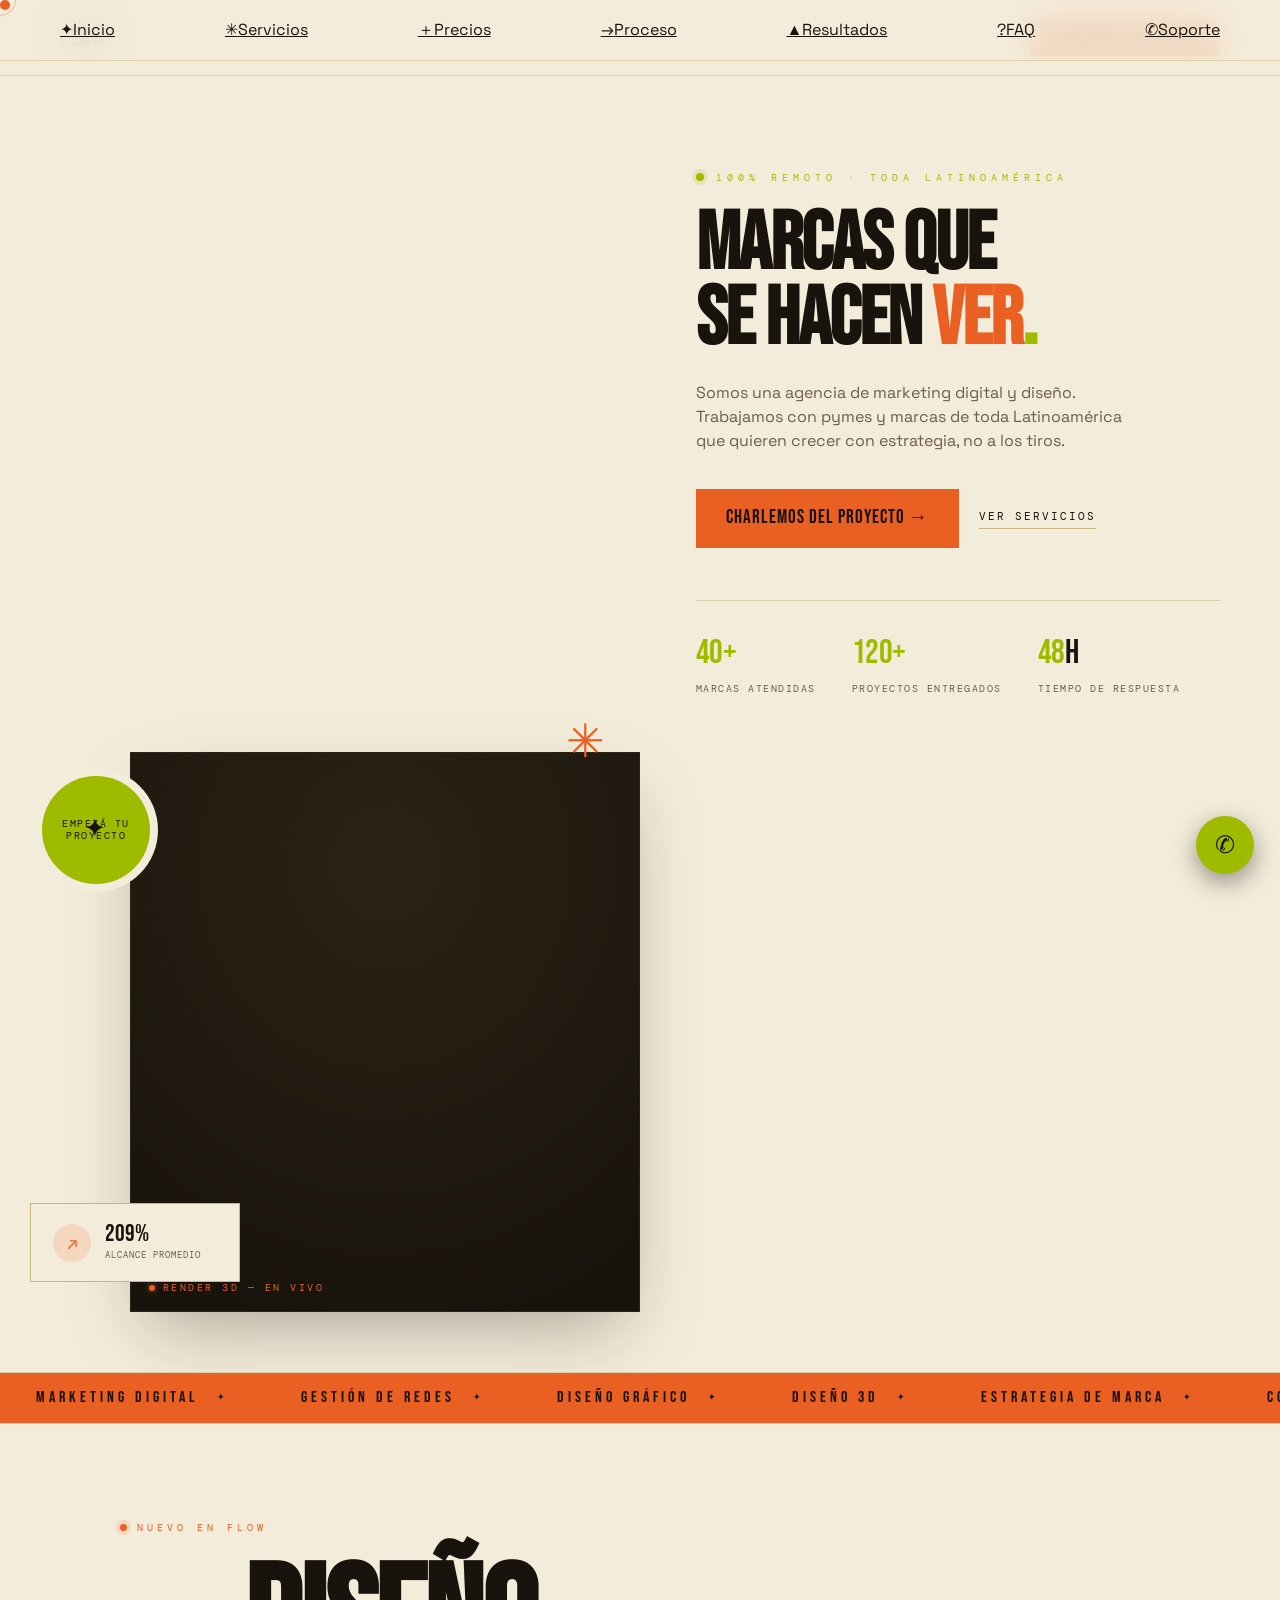
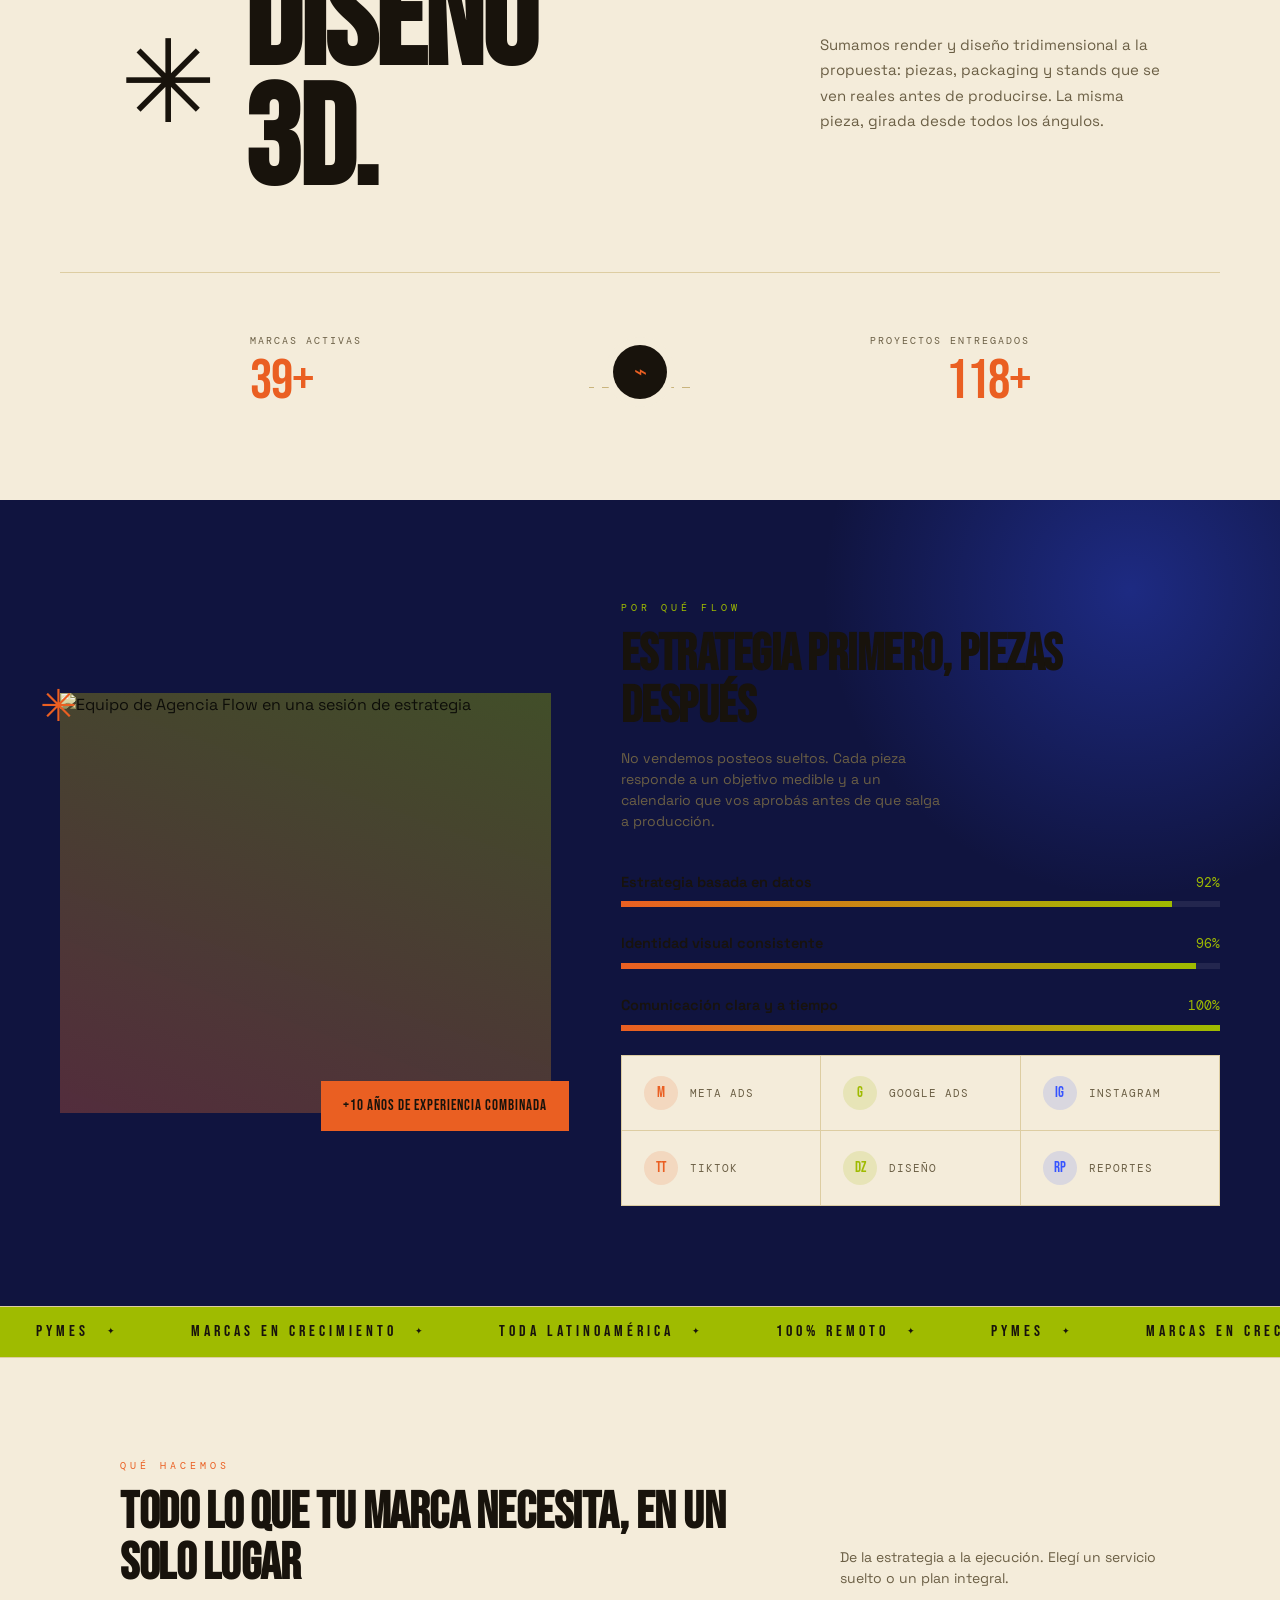
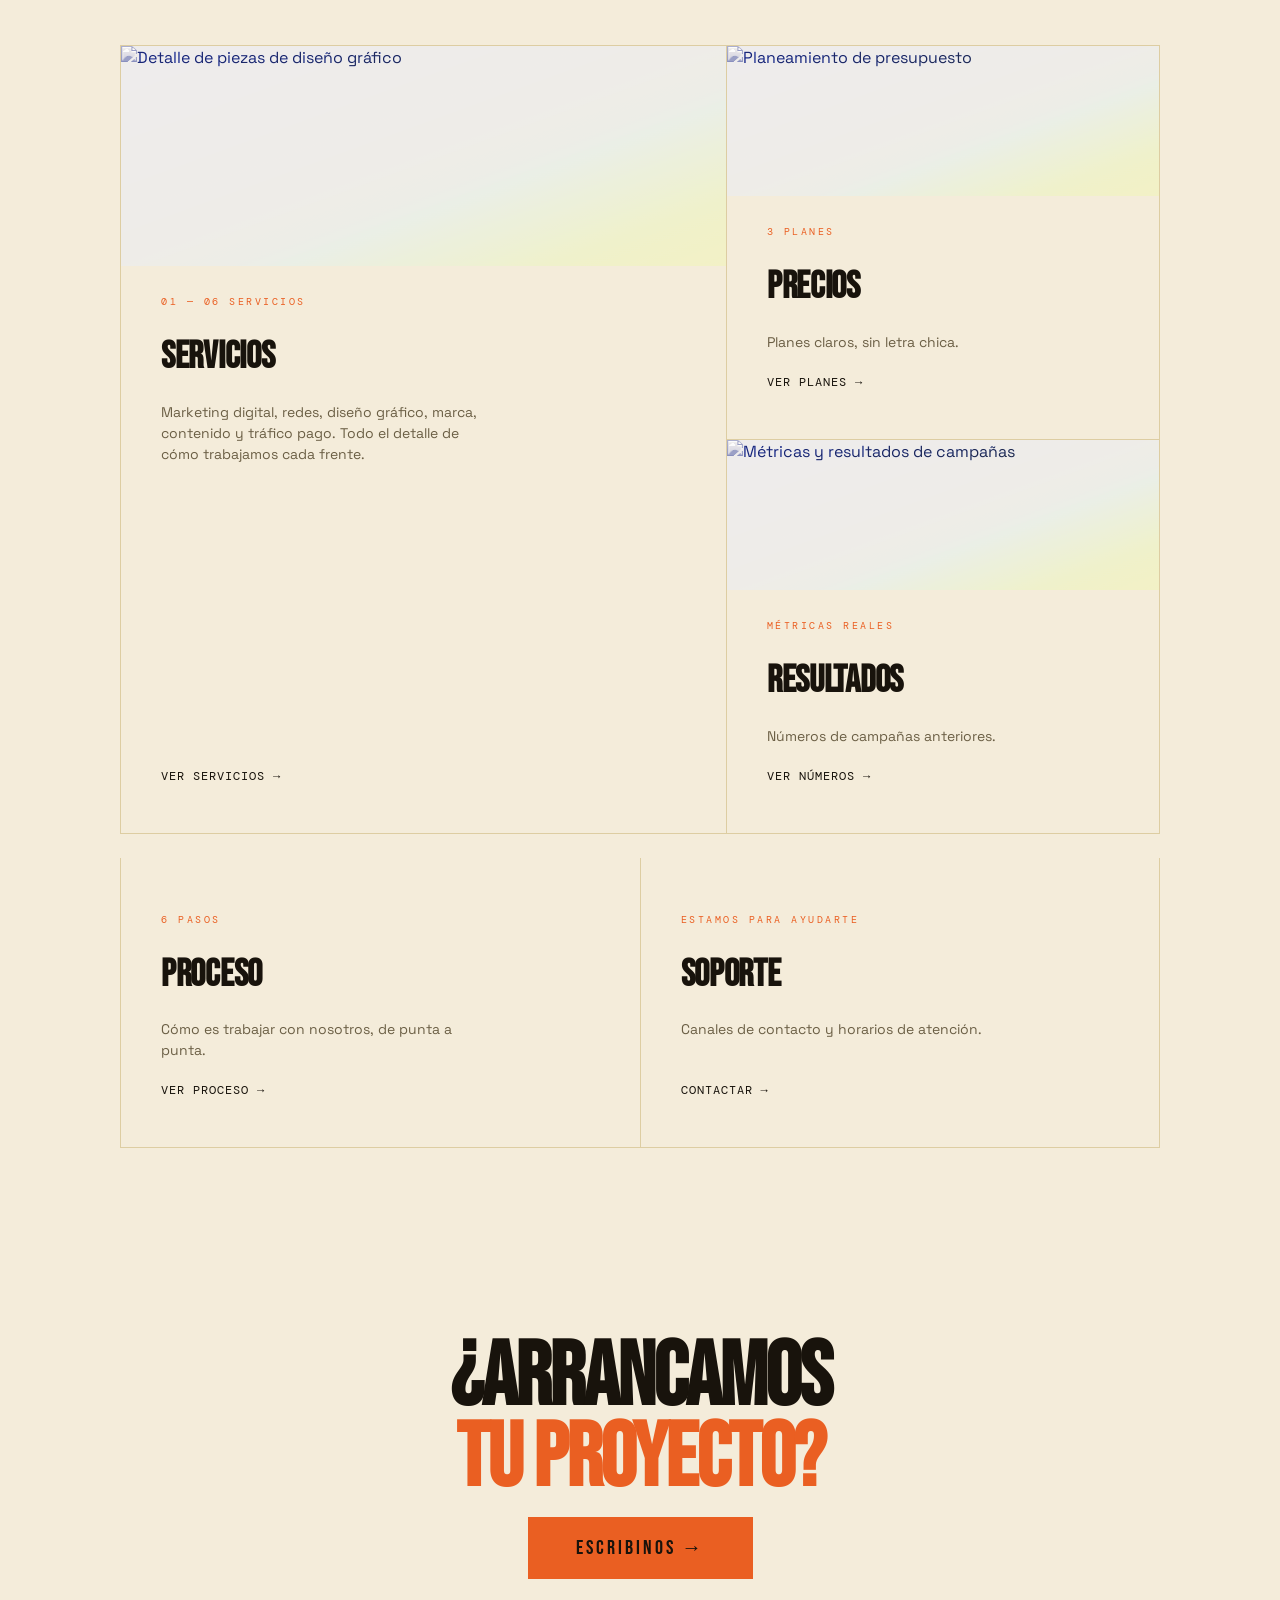
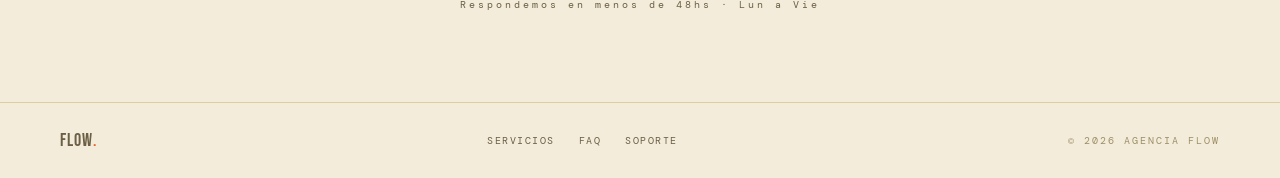
==== commit 8fc021b5: "esfsfesfsfe" ====
--- a/index.html
+++ b/index.html
@@ -19,22 +19,34 @@
 <div id="cursor"></div>
 <div id="cursorRing"></div>
 
+<div class="theme-toggle-wrap">
+  <label class="theme-switch" aria-label="Cambiar entre modo día y modo noche">
+    <input type="checkbox" id="themeToggle">
+    <span class="theme-slider"></span>
+  </label>
+</div>
+
+
 <nav>
   <a href="index.html" class="nav-logo">FLOW<span class="dot">.</span></a>
   <a href="mailto:hola@agenciaflow.com" class="nav-cta">Empezar proyecto</a>
 </nav>
 
-<div class="cat-strip">
-  <a href="index.html" class="cat-link active">Inicio</a>
-  <a href="servicios.html" class="cat-link">Servicios</a>
-  <a href="precios.html" class="cat-link">Precios</a>
-  <a href="procesos.html" class="cat-link">Proceso</a>
-  <a href="resultados.html" class="cat-link">Resultados</a>
-  <a href="faq.html" class="cat-link">FAQ</a>
-  <a href="soporte.html" class="cat-link">Soporte</a>
-</div>
+<div class="pill-nav-wrap">
+<nav class="pill-nav" aria-label="Navegación principal">
+  <a href="index.html" class="pill-link active"><span class="pill-icon" aria-hidden="true">✦</span><span class="pill-label">Inicio</span></a>
+  <a href="servicios.html" class="pill-link"><span class="pill-icon" aria-hidden="true">✳</span><span class="pill-label">Servicios</span></a>
+  <a href="precios.html" class="pill-link"><span class="pill-icon" aria-hidden="true">＋</span><span class="pill-label">Precios</span></a>
+  <a href="procesos.html" class="pill-link"><span class="pill-icon" aria-hidden="true">→</span><span class="pill-label">Proceso</span></a>
+  <a href="resultados.html" class="pill-link"><span class="pill-icon" aria-hidden="true">▲</span><span class="pill-label">Resultados</span></a>
+  <a href="faq.html" class="pill-link"><span class="pill-icon" aria-hidden="true">?</span><span class="pill-label">FAQ</span></a>
+  <a href="soporte.html" class="pill-link"><span class="pill-icon" aria-hidden="true">✆</span><span class="pill-label">Soporte</span></a>
+</nav>
+</div>
+
 
 <section class="hero-v2">
+  <div class="hero-v2-pattern" aria-hidden="true"></div>
   <div class="hero-v2-copy">
     <span class="hero-v2-tag">100% remoto · toda Latinoamérica</span>
     <h1 class="hero-v2-title">MARCAS QUE<br>SE HACEN <span class="hl-orange">VER</span><span class="hl-lime">.</span></h1>
--- a/assets/style.css
+++ b/assets/style.css
@@ -3,24 +3,31 @@
    ============================================ */
 
 :root {
-  --black: #0a0a0a;
-  --black-soft: #111111;
-  --white: #f5f0e8;
-  --accent: #ed6937;
-  --accent-dark: #c44e1f;
-  --accent-dim: rgba(237, 105, 55, 0.12);
-  --border: #1f1f1f;
-  --border2: #2a2a2a;
-  --text-muted: #7a7a7a;
-  --text-dim: #4a4a4a;
-
-  /* secondary palette — lifted from brand exploration, orange stays primary */
-  --lime: #d4ff4f;
-  --lime-dim: rgba(212, 255, 79, 0.12);
+  /* light/orange now dominant — black demoted to a minority accent */
+  --paper: #f4ecda;
+  --paper-soft: #ecdec0;
+  --ink: #18130c;
+  --ink-soft: #2b2416;
+
+  --black: var(--paper);       /* legacy name kept for compat — now the dominant light bg */
+  --black-soft: var(--paper-soft);
+  --white: var(--ink);         /* legacy name kept for compat — now the dominant dark text */
+
+  --accent: #ea5f22;
+  --accent-dark: #b8480f;
+  --accent-dim: rgba(234, 95, 34, 0.14);
+  --border: #ddcda2;
+  --border2: #c9b47d;
+  --text-muted: #6b5f45;
+  --text-dim: #9d8f68;
+
+  /* secondary palette — orange + cream stay primary, these are used sparingly */
+  --lime: #9fbb00;
+  --lime-dim: rgba(159, 187, 0, 0.16);
   --blue: #3654ff;
   --blue-dark: #1f34b3;
   --blue-dim: rgba(54, 84, 255, 0.14);
-  --blue-soft: #0e1440;
+  --blue-soft: #10143f;
 
   --font-display: 'Bebas Neue', sans-serif;
   --font-body: 'Space Grotesk', sans-serif;
@@ -47,7 +54,7 @@
 
 a { color: inherit; }
 
-::selection { background: var(--accent); color: var(--black); }
+::selection { background: var(--accent); color: var(--ink); }
 
 :focus-visible {
   outline: 2px solid var(--accent);
@@ -90,7 +97,7 @@
   position: fixed; top: 0; left: 0; right: 0; z-index: 200;
   display: flex; justify-content: space-between; align-items: center;
   padding: 18px 60px;
-  background: rgba(10,10,10,0.9);
+  background: rgba(244,236,218,0.86);
   backdrop-filter: blur(16px);
   border-bottom: 1px solid var(--border);
 }
@@ -109,12 +116,12 @@
   font-family: var(--font-body);
   font-size: 11px; font-weight: 700; letter-spacing: 2px;
   text-transform: uppercase; text-decoration: none;
-  color: var(--black); background: var(--accent);
+  color: var(--ink); background: var(--accent);
   padding: 10px 26px;
   transition: background 0.25s, transform 0.15s;
   display: inline-block;
 }
-.nav-cta:hover { background: var(--white); transform: translateY(-1px); }
+.nav-cta:hover { background: var(--ink); color: var(--black); transform: translateY(-1px); }
 
 /* CATEGORY NAV STRIP */
 .cat-strip {
@@ -160,14 +167,14 @@
 @keyframes marquee { from { transform: translateX(0); } to { transform: translateX(-50%); } }
 .marquee-item {
   font-family: var(--font-display); font-size: 16px;
-  letter-spacing: 4px; color: var(--black);
+  letter-spacing: 4px; color: var(--ink);
   padding: 13px 36px; text-transform: uppercase;
   display: flex; align-items: center; gap: 18px;
 }
 .marquee-item::after { content: '✦'; font-size: 9px; }
 
 .marquee-wrap.alt { background: var(--lime); }
-.marquee-wrap.alt .marquee-item { color: var(--black); }
+.marquee-wrap.alt .marquee-item { color: var(--ink); }
 
 .page-title .lime { color: var(--lime); }
 .page-title .blue { color: var(--blue); }
@@ -350,7 +357,7 @@
 }
 .plan-badge {
   position: absolute; top: 0; left: 0; right: 0; z-index: 1;
-  background: var(--lime); color: var(--black);
+  background: var(--lime); color: var(--ink);
   font-family: var(--font-mono); font-size: 10px; letter-spacing: 3px;
   text-transform: uppercase; text-align: center; padding: 8px;
 }
@@ -377,8 +384,8 @@
   border: 1px solid var(--border2); color: var(--white);
   transition: background 0.25s, border-color 0.25s;
 }
-.plan.featured .plan-cta { background: var(--accent); color: var(--black); border-color: var(--accent); }
-.plan-cta:hover { background: var(--white); color: var(--black); border-color: var(--white); }
+.plan.featured .plan-cta { background: var(--accent); color: var(--ink); border-color: var(--accent); }
+.plan-cta:hover { background: var(--ink); color: var(--black); border-color: var(--ink); }
 
 .pricing-note {
   margin-top: 40px; text-align: center; font-size: 13px; color: var(--text-muted);
@@ -613,12 +620,12 @@
 .cta-title-sm em { font-style: normal; color: var(--accent); }
 .cta-btn {
   display: inline-block; padding: 16px 48px;
-  background: var(--accent); color: var(--black);
+  background: var(--accent); color: var(--ink);
   font-family: var(--font-display); font-size: 20px;
   letter-spacing: 3px; text-decoration: none;
   transition: background 0.25s, transform 0.15s;
 }
-.cta-btn:hover { background: var(--white); transform: translateY(-2px); }
+.cta-btn:hover { background: var(--ink); color: var(--black); transform: translateY(-2px); }
 .cta-meta {
   font-family: var(--font-mono); font-size: 10px;
   color: var(--text-muted); letter-spacing: 3px;
@@ -693,7 +700,7 @@
 }
 .hero-v2-cta {
   display: inline-flex; align-items: center; gap: 10px;
-  background: var(--accent); color: var(--black);
+  background: var(--accent); color: var(--ink);
   font-family: var(--font-display); font-size: 19px; letter-spacing: 1px;
   text-transform: uppercase; text-decoration: none;
   padding: 15px 30px;
@@ -724,27 +731,119 @@
 .hero-v2-visual { position: relative; height: 560px; z-index: 1; }
 .hero-v2-frame {
   position: absolute; inset: 0 0 0 auto; width: 88%; height: 100%;
-  overflow: hidden; background: var(--blue-soft);
-  border: 1px solid var(--border2);
-}
-.hero-v2-frame img {
-  width: 100%; height: 100%; object-fit: cover;
-  filter: grayscale(1) contrast(1.15);
-  mix-blend-mode: luminosity;
-  opacity: 0.9;
-  transition: transform 6s ease;
-}
-.hero-v2-frame::after {
-  content: ''; position: absolute; inset: 0;
-  background: linear-gradient(160deg, rgba(54,84,255,0.55), rgba(237,105,55,0.35) 55%, rgba(212,255,79,0.25));
-  mix-blend-mode: color; pointer-events: none;
-}
-.hero-v2:hover .hero-v2-frame img { transform: scale(1.05); }
+  overflow: hidden; background: radial-gradient(120% 120% at 50% 20%, var(--ink-soft), var(--ink) 70%);
+  border: 1px solid var(--ink-soft);
+  box-shadow: 0 30px 70px -20px rgba(24,19,12,0.35);
+}
+.hero-v2-frame canvas { width: 100%; height: 100%; display: block; }
+.hero-v2-frame-tag {
+  position: absolute; bottom: 16px; left: 18px; z-index: 2;
+  font-family: var(--font-mono); font-size: 9.5px; letter-spacing: 2.5px;
+  text-transform: uppercase; color: var(--accent);
+  display: flex; align-items: center; gap: 8px;
+}
+.hero-v2-frame-tag::before {
+  content: ''; width: 6px; height: 6px; border-radius: 50%; background: var(--accent);
+  box-shadow: 0 0 0 3px var(--accent-dim);
+  animation: pulse-dot 1.8s ease-in-out infinite;
+}
+.hero-v2-corner-ast {
+  position: absolute; top: -34px; right: 6%; z-index: 3;
+  font-size: 46px; color: var(--accent); line-height: 1;
+  animation: spin 22s linear infinite;
+  pointer-events: none;
+}
+
+@media (max-width: 980px) {
+  .hero-v2-corner-ast { display: none; }
+}
+
+/* ============================================
+   FEATURE BLOCK — "Nuevo en Flow" (asterisk + huge title)
+   ============================================ */
+.feature-block {
+  padding: 90px 60px 70px; max-width: 1160px; margin: 0 auto;
+  border-bottom: 1px solid var(--border);
+}
+.feature-block-eyebrow {
+  display: inline-flex; align-items: center; gap: 10px;
+  font-family: var(--font-mono); font-size: 10px; letter-spacing: 4px;
+  text-transform: uppercase; color: var(--accent); margin-bottom: 28px;
+}
+.feature-block-dot {
+  width: 7px; height: 7px; border-radius: 50%; background: var(--accent);
+  box-shadow: 0 0 0 4px var(--accent-dim);
+}
+.feature-block-row {
+  display: grid; grid-template-columns: auto 1fr 340px; gap: 28px; align-items: center;
+}
+.feature-ast {
+  font-size: clamp(70px, 9vw, 140px); line-height: 1; color: var(--ink);
+  animation: spin 30s linear infinite; display: inline-block;
+}
+.feature-block-title {
+  font-family: var(--font-display);
+  font-size: clamp(64px, 11vw, 168px);
+  line-height: 0.85; letter-spacing: -2px; text-transform: uppercase;
+}
+.feature-block-desc { font-size: 15px; color: var(--text-muted); line-height: 1.7; }
+
+@media (max-width: 900px) {
+  .feature-block { padding: 60px 20px 50px; }
+  .feature-block-row { grid-template-columns: 1fr; gap: 18px; text-align: left; }
+  .feature-ast { font-size: 60px; }
+}
+
+/* ============================================
+   STAT DASH — connector-line stat row
+   ============================================ */
+.stat-dash {
+  position: relative;
+  display: grid; grid-template-columns: 1fr auto 1fr;
+  align-items: center; gap: 24px;
+  max-width: 900px; margin: 0 auto; padding: 60px 60px 90px;
+}
+.stat-dash-line {
+  position: absolute; left: 60px; right: 60px; top: 50%;
+  height: 1px; background: repeating-linear-gradient(90deg, var(--border2) 0 8px, transparent 8px 16px);
+  z-index: 0;
+}
+.stat-dash-item { position: relative; z-index: 1; background: var(--black); padding-right: 20px; }
+.stat-dash-item.align-right { text-align: right; padding-right: 0; padding-left: 20px; }
+.stat-dash-label {
+  font-family: var(--font-mono); font-size: 10px; letter-spacing: 2px;
+  text-transform: uppercase; color: var(--text-muted); margin-bottom: 6px;
+}
+.stat-dash-num {
+  font-family: var(--font-display); font-size: clamp(36px, 5vw, 56px);
+  color: var(--accent); letter-spacing: -1px; line-height: 1;
+}
+.stat-dash-center {
+  position: relative; z-index: 1;
+  width: 54px; height: 54px; border-radius: 50%;
+  background: var(--ink); color: var(--accent);
+  display: flex; align-items: center; justify-content: center;
+  font-size: 22px; flex-shrink: 0;
+  box-shadow: 0 0 0 8px var(--black);
+}
+
+@media (max-width: 700px) {
+  .stat-dash { grid-template-columns: 1fr; gap: 40px; text-align: center; padding: 40px 24px 70px; }
+  .stat-dash-line { display: none; }
+  .stat-dash-item, .stat-dash-item.align-right { padding: 0; text-align: center; }
+  .stat-dash-center { margin: 0 auto; }
+}
+
+.why-visual-ast {
+  position: absolute; top: -20px; left: -20px; z-index: 2;
+  font-size: 44px; color: var(--accent);
+  animation: spin 20s linear infinite;
+}
 
 .hero-v2-badge {
   position: absolute; top: 24px; left: -18px; z-index: 3;
   width: 108px; height: 108px; border-radius: 50%;
-  background: var(--lime); color: var(--black);
+  background: var(--lime); color: var(--ink);
   display: flex; align-items: center; justify-content: center;
   text-align: center;
   font-family: var(--font-mono); font-size: 9.5px; letter-spacing: 1.5px;
@@ -810,12 +909,12 @@
 }
 .why-visual::after {
   content: ''; position: absolute; inset: 0;
-  background: linear-gradient(200deg, rgba(212,255,79,0.4), rgba(237,105,55,0.3));
+  background: linear-gradient(200deg, rgba(159,187,0,0.35), rgba(237,105,55,0.3));
   mix-blend-mode: color;
 }
 .why-visual-tag {
   position: absolute; bottom: -18px; right: -18px; z-index: 2;
-  background: var(--accent); color: var(--black);
+  background: var(--accent); color: var(--ink);
   font-family: var(--font-display); font-size: 15px; letter-spacing: 1px;
   padding: 14px 22px; text-transform: uppercase;
 }
@@ -880,7 +979,7 @@
 .preview-card:hover .preview-card-img img { transform: scale(1.08); }
 .preview-card-img::after {
   content: ''; position: absolute; inset: 0;
-  background: linear-gradient(160deg, rgba(54,84,255,0.5), rgba(212,255,79,0.28));
+  background: linear-gradient(160deg, rgba(54,84,255,0.5), rgba(159,187,0,0.24));
   mix-blend-mode: color;
 }
 .preview-card.wide .preview-card-img { height: 220px; }
@@ -908,16 +1007,16 @@
 .float-wa {
   position: fixed; bottom: 26px; right: 26px; z-index: 300;
   width: 58px; height: 58px; border-radius: 50%;
-  background: var(--lime); color: var(--black);
+  background: var(--lime); color: var(--ink);
   display: flex; align-items: center; justify-content: center;
   text-decoration: none; font-size: 24px;
   box-shadow: 0 8px 24px rgba(0,0,0,0.4);
   animation: pulse-wa 2.4s ease-in-out infinite;
 }
-.float-wa:hover { background: var(--accent); color: var(--black); }
+.float-wa:hover { background: var(--accent); color: var(--ink); }
 @keyframes pulse-wa {
-  0%,100% { box-shadow: 0 8px 24px rgba(0,0,0,0.4), 0 0 0 0 rgba(212,255,79,0.5); }
-  50% { box-shadow: 0 8px 24px rgba(0,0,0,0.4), 0 0 0 10px rgba(212,255,79,0); }
+  0%,100% { box-shadow: 0 8px 24px rgba(0,0,0,0.4), 0 0 0 0 rgba(159,187,0,0.5); }
+  50% { box-shadow: 0 8px 24px rgba(0,0,0,0.4), 0 0 0 10px rgba(159,187,0,0); }
 }
 @media (max-width: 768px) { .float-wa { width: 50px; height: 50px; bottom: 18px; right: 18px; font-size: 20px; } }
 
